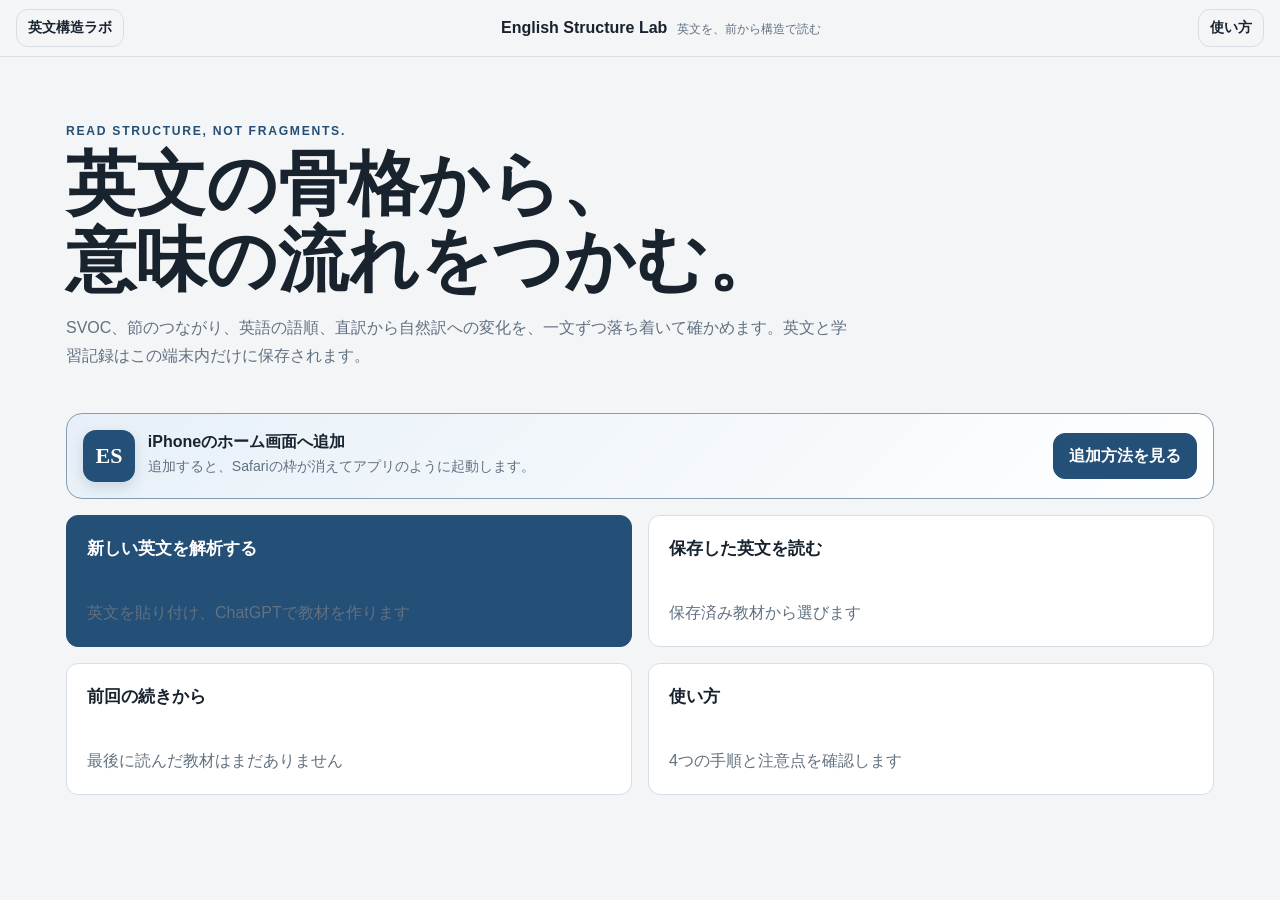
==== index.html @ f0ebe7ef "Accept ChatGPT smart-quote analysis output" ====
<!doctype html>
<html lang="ja">
  <head>
    <meta charset="utf-8" />
    <meta
      name="viewport"
      content="width=device-width,initial-scale=1,viewport-fit=cover,user-scalable=yes"
    />
    <meta name="color-scheme" content="light dark" />
    <meta name="theme-color" content="#244f77" />
    <meta name="mobile-web-app-capable" content="yes" />
    <meta name="apple-mobile-web-app-capable" content="yes" />
    <meta
      name="apple-mobile-web-app-status-bar-style"
      content="black-translucent"
    />
    <meta name="apple-mobile-web-app-title" content="英文構造ラボ" />
    <meta name="format-detection" content="telephone=no" />
    <link rel="manifest" href="./manifest.webmanifest" />
    <link rel="apple-touch-icon" sizes="180x180" href="./app-icon-180.png" />
    <link
      rel="icon"
      type="image/png"
      sizes="512x512"
      href="./app-icon-512.png"
    />
    <title>英文構造ラボ | English Structure Lab</title>
    <style>
      :root {
        --bg: #f3f5f7;
        --card: #fff;
        --ink: #18232e;
        --muted: #627180;
        --line: #d7dee5;
        --brand: #244f77;
        --soft: #e7f0f8;
        --focus: #ffbd3b;
        --s: #1569aa;
        --v: #b52f3d;
        --o: #197744;
        --c: #a65012;
        --m: #6d4b90;
        --fs: 24px;
        --lh: 1.85;
        --shadow: 0 9px 28px #172b3c12;
      }
      [data-theme="dark"] {
        --bg: #11171d;
        --card: #1a232c;
        --ink: #edf3f8;
        --muted: #aab6c1;
        --line: #354452;
        --brand: #9bc9ef;
        --soft: #253a4c;
        --s: #77c0ff;
        --v: #ff8c99;
        --o: #74d69c;
        --c: #ffb273;
        --m: #c7a8e8;
        --shadow: none;
      }
      * {
        box-sizing: border-box;
      }
      html {
        background: var(--bg);
        overscroll-behavior-y: none;
      }
      body {
        margin: 0;
        min-height: 100vh;
        min-height: 100dvh;
        background: var(--bg);
        color: var(--ink);
        font-family:
          -apple-system, BlinkMacSystemFont, "Hiragino Sans", "Yu Gothic",
          sans-serif;
        -webkit-tap-highlight-color: transparent;
        overscroll-behavior-y: none;
      }
      button,
      input,
      textarea,
      select {
        font: inherit;
        color: inherit;
      }
      button,
      .fileButton {
        min-height: 46px;
        border: 1px solid var(--line);
        border-radius: 12px;
        background: var(--card);
        padding: 0.66rem 0.95rem;
        font-weight: 700;
        cursor: pointer;
        touch-action: manipulation;
      }
      button:hover,
      .fileButton:hover {
        border-color: var(--brand);
      }
      button:focus-visible,
      input:focus-visible,
      textarea:focus-visible,
      select:focus-visible,
      [tabindex]:focus-visible {
        outline: 3px solid var(--focus);
        outline-offset: 3px;
      }
      .primary {
        background: var(--brand);
        border-color: var(--brand);
        color: white;
      }
      [data-theme="dark"] .primary {
        color: #111;
      }
      .ghost {
        background: transparent;
      }
      .danger {
        color: #a52330;
      }
      .small {
        min-height: 38px;
        padding: 0.4rem 0.68rem;
        font-size: 0.88rem;
      }
      .header {
        position: sticky;
        top: 0;
        z-index: 30;
        display: flex;
        justify-content: space-between;
        align-items: center;
        gap: 0.5rem;
        padding: max(0.55rem, env(safe-area-inset-top))
          max(1rem, env(safe-area-inset-right)) 0.55rem
          max(1rem, env(safe-area-inset-left));
        border-bottom: 1px solid var(--line);
        background: color-mix(in srgb, var(--bg) 92%, transparent);
        backdrop-filter: blur(12px);
        -webkit-backdrop-filter: blur(12px);
      }
      .brand {
        display: flex;
        gap: 0.6rem;
        align-items: baseline;
      }
      .brand span {
        font-size: 0.72rem;
        color: var(--muted);
      }
      .shell {
        width: min(1180px, 100%);
        margin: auto;
        padding: 1rem max(1rem, env(safe-area-inset-right))
          calc(6rem + env(safe-area-inset-bottom))
          max(1rem, env(safe-area-inset-left));
      }
      .view[hidden],
      .modal[hidden],
      .toast[hidden] {
        display: none !important;
      }
      .hero {
        padding: 3.2rem 0 1.7rem;
        max-width: 790px;
      }
      .eyebrow {
        font-size: 0.76rem;
        font-weight: 800;
        letter-spacing: 0.14em;
        color: var(--brand);
      }
      h1,
      h2 {
        font-family: Georgia, "Yu Mincho", serif;
      }
      .hero h1 {
        font-size: clamp(2.1rem, 7vw, 4.4rem);
        line-height: 1.08;
        margin: 0.5rem 0;
      }
      .hero p,
      .hint {
        color: var(--muted);
        line-height: 1.75;
      }
      .homeGrid {
        display: grid;
        grid-template-columns: 1fr 1fr;
        gap: 1rem;
      }
      .homeAction {
        min-height: 132px;
        text-align: left;
        padding: 1.25rem;
        display: flex;
        flex-direction: column;
        align-items: flex-start;
        justify-content: space-between;
      }
      .homeAction b {
        font-size: 1.08rem;
      }
      .homeAction span {
        color: var(--muted);
        font-weight: 400;
        line-height: 1.55;
      }
      .installCard {
        display: grid;
        grid-template-columns: auto 1fr auto;
        align-items: center;
        gap: 0.8rem;
        border: 1px solid color-mix(in srgb, var(--brand) 45%, var(--line));
        background: linear-gradient(135deg, var(--soft), var(--card));
        padding: 1rem;
        border-radius: 16px;
        margin-bottom: 1rem;
      }
      .installIcon {
        width: 52px;
        height: 52px;
        border-radius: 13px;
        display: grid;
        place-items: center;
        background: #244f77;
        color: white;
        font:
          700 22px Georgia,
          serif;
        box-shadow: 0 5px 14px #18324725;
      }
      .installCard p {
        margin: 0.18rem 0;
        color: var(--muted);
        font-size: 0.88rem;
        line-height: 1.45;
      }
      .sectionHead,
      .row {
        display: flex;
        align-items: center;
        gap: 0.65rem;
        flex-wrap: wrap;
      }
      .sectionHead {
        justify-content: space-between;
      }
      .card {
        background: var(--card);
        border: 1px solid var(--line);
        border-radius: 18px;
        box-shadow: var(--shadow);
        padding: clamp(1rem, 3vw, 1.5rem);
        margin-bottom: 1rem;
      }
      .field {
        display: grid;
        gap: 0.45rem;
        margin-bottom: 1rem;
      }
      .field label {
        font-weight: 800;
      }
      textarea,
      input[type="text"] {
        width: 100%;
        border: 1px solid var(--line);
        border-radius: 12px;
        background: var(--bg);
        padding: 0.85rem;
      }
      textarea {
        min-height: 245px;
        resize: vertical;
        line-height: 1.65;
      }
      .meta {
        font-size: 0.88rem;
        color: var(--muted);
      }
      .spread {
        justify-content: space-between;
      }
      .notice {
        border-left: 4px solid var(--brand);
        background: var(--soft);
        border-radius: 8px;
        padding: 0.85rem 1rem;
        line-height: 1.65;
        margin: 0.8rem 0;
      }
      .notice.error {
        border-color: #b52b37;
        background: color-mix(in srgb, #b52b37 12%, var(--card));
      }
      .steps {
        display: flex;
        gap: 0.35rem;
        overflow: auto;
        margin: 0.7rem 0 1rem;
      }
      .step {
        white-space: nowrap;
        color: var(--muted);
        font-size: 0.82rem;
      }
      .step.active {
        color: var(--brand);
        background: var(--soft);
        border-color: var(--brand);
      }
      .library {
        display: grid;
        gap: 0.75rem;
      }
      .libraryItem {
        display: grid;
        grid-template-columns: 1fr auto;
        gap: 0.7rem;
        align-items: center;
        border: 1px solid var(--line);
        border-radius: 14px;
        padding: 1rem;
      }
      .libraryItem h3 {
        margin: 0 0 0.3rem;
      }
      .studyTop {
        position: sticky;
        top: 64px;
        z-index: 20;
        background: var(--bg);
        padding: 0.5rem 0;
      }
      .progress {
        height: 6px;
        background: var(--line);
        border-radius: 8px;
        overflow: hidden;
      }
      .progress i {
        display: block;
        height: 100%;
        background: var(--brand);
      }
      .studyGrid {
        display: grid;
        grid-template-columns: minmax(0, 1.15fr) minmax(320px, 0.85fr);
        gap: 1rem;
        align-items: start;
      }
      .sentencePanel {
        position: sticky;
        top: 145px;
      }
      .sentence {
        font-family: Georgia, "Times New Roman", serif;
        font-size: var(--fs);
        line-height: var(--lh);
        overflow-wrap: anywhere;
      }
      .pattern {
        font-weight: 800;
        color: var(--brand);
      }
      .structure {
        display: flex;
        flex-wrap: wrap;
        gap: 0.28rem 0.38rem;
        align-items: end;
        font-family: Georgia, serif;
        font-size: calc(var(--fs) * 0.92);
        line-height: 2;
      }
      .svoc {
        display: inline-flex;
        flex-direction: column;
        border-bottom: 3px solid currentColor;
        border-radius: 7px;
        padding: 0.1rem 0.22rem;
        cursor: pointer;
      }
      .svoc small {
        font-family: -apple-system, sans-serif;
        font-size: 0.58em;
        line-height: 1.1;
        font-weight: 900;
      }
      .role-S {
        color: var(--s);
        background: color-mix(in srgb, var(--s) 10%, transparent);
      }
      .role-V {
        color: var(--v);
        background: color-mix(in srgb, var(--v) 10%, transparent);
      }
      .role-O {
        color: var(--o);
        background: color-mix(in srgb, var(--o) 10%, transparent);
      }
      .role-C {
        color: var(--c);
        background: color-mix(in srgb, var(--c) 10%, transparent);
      }
      .role-M {
        color: var(--m);
        background: color-mix(in srgb, var(--m) 10%, transparent);
      }
      .range {
        border: 1px solid var(--line);
        border-radius: 9px;
        padding: 0.1rem 0.25rem;
        cursor: pointer;
      }
      .phrase {
        border-bottom: 3px solid var(--m);
      }
      .clause {
        border-left: 4px solid var(--brand);
        padding-left: 0.4rem;
      }
      .highlight {
        outline: 3px solid var(--focus);
        outline-offset: 2px;
      }
      .layers {
        display: flex;
        gap: 0.3rem;
        flex-wrap: wrap;
        margin: 0.8rem 0;
      }
      .blocks {
        display: grid;
        gap: 0.7rem;
      }
      .block {
        background: var(--card);
        border: 1px solid var(--line);
        border-radius: 16px;
        overflow: hidden;
      }
      .block > button {
        width: 100%;
        border: 0;
        border-radius: 0;
        background: transparent;
        text-align: left;
        display: flex;
        justify-content: space-between;
        padding: 1rem;
      }
      .block > button[aria-expanded="true"] {
        background: var(--soft);
        color: var(--brand);
      }
      .body {
        padding: 1rem;
        border-top: 1px solid var(--line);
      }
      .body[hidden] {
        display: none;
      }
      .chunk {
        display: grid;
        grid-template-columns: 1fr 1fr;
        gap: 0.5rem;
        margin: 0.55rem 0;
      }
      .chunk button {
        line-height: 1.5;
        text-align: left;
        font-weight: 500;
      }
      .chunk button:first-child {
        font-family: Georgia, serif;
      }
      .chunk.active button {
        outline: 3px solid var(--focus);
      }
      .list {
        display: grid;
        gap: 0.6rem;
      }
      .item {
        border: 1px solid var(--line);
        border-radius: 12px;
        padding: 0.78rem;
        line-height: 1.65;
      }
      .item h4 {
        margin: 0 0 0.3rem;
      }
      .tag {
        display: inline-block;
        border-radius: 999px;
        background: var(--soft);
        color: var(--brand);
        font-size: 0.76rem;
        font-weight: 800;
        padding: 0.2rem 0.5rem;
        margin: 0.1rem;
      }
      .treeWrap {
        overflow: auto;
      }
      .tree {
        min-width: max-content;
      }
      .tree,
      .tree ul {
        list-style: none;
      }
      .tree ul {
        margin: 0.35rem 0 0.35rem 1rem;
        padding-left: 1rem;
        border-left: 2px solid var(--line);
      }
      .tree button {
        min-height: 38px;
        padding: 0.35rem 0.55rem;
        max-width: 430px;
        text-align: left;
      }
      .settings {
        display: grid;
        grid-template-columns: 1fr 1fr;
        gap: 0.8rem;
      }
      .settings label {
        display: grid;
        gap: 0.3rem;
        font-size: 0.88rem;
        font-weight: 700;
      }
      .bottom {
        display: none;
        position: fixed;
        z-index: 40;
        left: 0;
        right: 0;
        bottom: 0;
        grid-template-columns: repeat(4, 1fr);
        gap: 0.3rem;
        padding: 0.4rem max(0.5rem, env(safe-area-inset-right))
          calc(0.4rem + env(safe-area-inset-bottom))
          max(0.5rem, env(safe-area-inset-left));
        border-top: 1px solid var(--line);
        background: color-mix(in srgb, var(--card) 94%, transparent);
        backdrop-filter: blur(12px);
        -webkit-backdrop-filter: blur(12px);
      }
      .bottom button {
        min-height: 48px;
        font-size: 0.74rem;
        padding: 0.3rem;
      }
      .toast {
        position: fixed;
        z-index: 100;
        left: 50%;
        bottom: calc(5.7rem + env(safe-area-inset-bottom));
        transform: translateX(-50%);
        background: #142331;
        color: #fff;
        border-radius: 999px;
        padding: 0.75rem 1rem;
        max-width: 90%;
        text-align: center;
      }
      .modal {
        position: fixed;
        inset: 0;
        z-index: 80;
        background: #0008;
        display: grid;
        place-items: center;
        padding: 1rem;
      }
      .modal .card {
        width: min(620px, 100%);
        max-height: 85vh;
        overflow: auto;
      }
      .empty {
        text-align: center;
        padding: 2rem;
        color: var(--muted);
      }
      .sr {
        position: absolute;
        width: 1px;
        height: 1px;
        overflow: hidden;
        clip: rect(0, 0, 0, 0);
      }
      @media (max-width: 760px) {
        .brand span {
          display: none;
        }
        .homeGrid,
        .studyGrid {
          grid-template-columns: 1fr;
        }
        .sentencePanel {
          position: static;
        }
        .libraryItem {
          grid-template-columns: 1fr;
        }
        .chunk {
          grid-template-columns: 1fr;
        }
        .bottom {
          display: grid;
        }
        .hero {
          padding: 2rem 0 1rem;
        }
        .card {
          border-radius: 14px;
        }
        .studyTop {
          top: 60px;
        }
        .installCard {
          grid-template-columns: auto 1fr;
        }
        .installCard button {
          grid-column: 1/-1;
          width: 100%;
        }
      }
      @media (display-mode: standalone) {
        .installCard {
          display: none;
        }
        .header {
          padding-top: max(0.55rem, env(safe-area-inset-top));
        }
        .shell {
          padding-top: 0.7rem;
        }
      }
      @media (min-width: 761px) and (max-width: 1050px) and (orientation: portrait) {
        .studyGrid {
          grid-template-columns: 1fr;
        }
        .sentencePanel {
          position: static;
        }
      }
      @media (prefers-reduced-motion: reduce) {
        * {
          scroll-behavior: auto !important;
          transition: none !important;
        }
      }
    </style>
  </head>
  <body>
    <header class="header">
      <button class="ghost small" data-go="home">英文構造ラボ</button>
      <div class="brand">
        <strong>English Structure Lab</strong
        ><span>英文を、前から構造で読む</span>
      </div>
      <button class="ghost small" data-go="help">使い方</button>
    </header>
    <main class="shell" id="main">
      <section class="view" id="view-home">
        <div class="hero">
          <div class="eyebrow">READ STRUCTURE, NOT FRAGMENTS.</div>
          <h1>英文の骨格から、<br />意味の流れをつかむ。</h1>
          <p>
            SVOC、節のつながり、英語の語順、直訳から自然訳への変化を、一文ずつ落ち着いて確かめます。英文と学習記録はこの端末内だけに保存されます。
          </p>
        </div>
        <div class="installCard" id="installCard">
          <div class="installIcon" aria-hidden="true">ES</div>
          <div>
            <strong>iPhoneのホーム画面へ追加</strong>
            <p>追加すると、Safariの枠が消えてアプリのように起動します。</p>
          </div>
          <button class="primary" id="showInstall">追加方法を見る</button>
        </div>
        <div class="homeGrid">
          <button class="homeAction primary" data-go="input">
            <b>新しい英文を解析する</b
            ><span>英文を貼り付け、ChatGPTで教材を作ります</span></button
          ><button class="homeAction" data-go="library">
            <b>保存した英文を読む</b
            ><span>保存済み教材から選びます</span></button
          ><button class="homeAction" id="continue">
            <b>前回の続きから</b
            ><span id="continueMeta">最後に読んだ位置を開きます</span></button
          ><button class="homeAction" data-go="help">
            <b>使い方</b><span>4つの手順と注意点を確認します</span>
          </button>
        </div>
      </section>
      <section class="view" id="view-input" hidden>
        <div class="sectionHead">
          <h1>英文を入れる</h1>
          <button data-go="home">戻る</button>
        </div>
        <div class="steps">
          <button class="step active" disabled>1 英文を入れる</button
          ><button class="step" disabled>2 ChatGPTで解析</button
          ><button class="step" disabled>3 結果を戻す</button
          ><button class="step" disabled>4 学習開始</button>
        </div>
        <div class="card">
          <div class="field">
            <label for="source">解析したい英文</label
            ><textarea
              id="source"
              spellcheck="false"
              placeholder="ここに英文を貼り付けてください"
            ></textarea>
            <div class="row spread">
              <span class="meta" id="count">0文字・0文の目安</span
              ><button class="small danger" id="clear">入力を消す</button>
            </div>
          </div>
          <div class="row">
            <button class="primary" id="copy">
              ChatGPTで解析する文章をコピー</button
            ><button id="sample">サンプルで試す</button>
          </div>
          <p class="hint">
            長文はアプリが安全な単位へ自動的に分けます。コピー後、ChatGPTの新しいチャットへ貼り付け、返ってきた内容を次の画面へそのまま戻してください。
          </p>
        </div>
      </section>
      <section class="view" id="view-import" hidden>
        <div class="sectionHead">
          <h1>解析結果を戻す</h1>
          <button data-go="input">英文へ戻る</button>
        </div>
        <div class="steps">
          <button class="step" disabled>1 英文</button
          ><button class="step" disabled>2 ChatGPT</button
          ><button class="step active" disabled>3 結果を戻す</button
          ><button class="step" disabled>4 学習開始</button>
        </div>
        <div class="card">
          <div class="field">
            <label for="title">教材タイトル</label
            ><input id="title" type="text" maxlength="120" />
          </div>
          <div class="notice" id="batchProgress" hidden></div>
          <div class="field">
            <label for="result">ChatGPTから返ってきた内容</label
            ><textarea
              id="result"
              placeholder="ここへ貼り付けてください。前後の説明や ``` があっても探します。"
            ></textarea>
          </div>
          <div class="notice" id="importNotice" hidden role="status"></div>
          <div class="row">
            <button class="primary" id="check">内容を確認する</button
            ><button id="paste">クリップボードから貼り付け</button
            ><button class="primary" id="nextBatchCopy" hidden>
              次の部分をコピー
            </button>
          </div>
        </div>
      </section>
      <section class="view" id="view-library" hidden>
        <div class="sectionHead">
          <h1>保存した英文</h1>
          <button data-go="home">戻る</button>
        </div>
        <div class="card">
          <div class="row">
            <label class="fileButton" for="file">教材を読み込む</label
            ><input
              class="sr"
              id="file"
              type="file"
              accept="application/json,.json"
            /><button id="exportAll">すべて書き出す</button
            ><button class="danger" id="deleteAll">すべて削除</button>
          </div>
          <p class="hint">
            書き出したファイルは、バックアップや別端末への移動に使えます。
          </p>
        </div>
        <div class="library" id="library"></div>
      </section>
      <section class="view" id="view-study" hidden>
        <div class="studyTop">
          <div class="row spread">
            <div>
              <strong id="studyTitle"></strong
              ><span class="meta" id="position"></span>
            </div>
            <div class="row">
              <button class="small" id="prev">前の文</button
              ><button class="small primary" id="next">次の文</button>
            </div>
          </div>
          <div class="progress"><i id="bar"></i></div>
        </div>
        <div class="studyGrid">
          <article class="card sentencePanel">
            <div class="row spread">
              <span class="pattern" id="pattern"></span
              ><button class="small" id="settings">表示設定</button>
            </div>
            <div class="sentence" id="sentence" lang="en"></div>
            <div class="layers">
              <button class="small" data-layer="svoc">SVOC</button
              ><button class="small" data-layer="phrases">語句</button
              ><button class="small" data-layer="clauses">節</button
              ><button class="small" data-layer="plain">原文</button>
            </div>
            <div id="structure"></div>
            <div class="notice" id="selection" hidden></div>
          </article>
          <div class="blocks" id="blocks"></div>
        </div>
      </section>
      <section class="view" id="view-help" hidden>
        <div class="sectionHead">
          <h1>使い方</h1>
          <button data-go="home">戻る</button>
        </div>
        <div class="card list">
          <div class="item">
            <b>1　英文を入れる</b>
            <p>ニュース、小説、教科書などの英文を貼り付けます。</p>
          </div>
          <div class="item">
            <b>2　ChatGPTで解析する</b>
            <p>
              専用の指示と英文をコピーしてChatGPTへ貼り付けます。このアプリから外部送信はしません。
            </p>
          </div>
          <div class="item">
            <b>3　解析結果を戻す</b>
            <p>
              ChatGPTの返答を貼り付けて「内容を確認する」を押します。長文では「次の部分をコピー」を順番に押すだけで、最後に一つの教材へまとまります。途中経過は自動保存されます。
            </p>
          </div>
          <div class="item">
            <b>4　学習を始める</b>
            <p>構造→語順理解→チャンク訳→直訳→自然訳→文法の順に開きます。</p>
          </div>
        </div>
        <div class="card">
          <h2>色と役割</h2>
          <p>
            <span class="tag role-S">S 主語</span
            ><span class="tag role-V">V 動詞</span
            ><span class="tag role-O">O 目的語</span
            ><span class="tag role-C">C 補語</span
            ><span class="tag role-M">M 修飾語</span>
          </p>
          <p class="hint">
            色だけでなく文字ラベルでも区別します。解析は唯一の正解ではなく、読み方を検討するための学習材料です。
          </p>
        </div>
      </section>
    </main>
    <nav class="bottom" aria-label="主要メニュー">
      <button data-go="home">ホーム</button
      ><button data-go="input">新規解析</button
      ><button data-go="library">保存教材</button
      ><button data-go="study" id="bottomStudy">学習</button>
    </nav>
    <div class="toast" id="toast" hidden role="status"></div>
    <div
      class="modal"
      id="modal"
      hidden
      role="dialog"
      aria-modal="true"
      aria-labelledby="settingsTitle"
    >
      <div class="card">
        <div class="row spread">
          <h2 id="settingsTitle">表示設定</h2>
          <button id="close">閉じる</button>
        </div>
        <div class="settings">
          <label
            >表示モード<select id="mode">
              <option value="simple">シンプル</option>
              <option value="standard">標準</option>
              <option value="detail">詳細</option>
            </select></label
          ><label
            >文字サイズ<input id="font" type="range" min="18" max="36" /></label
          ><label
            >行間<input
              id="line"
              type="range"
              min="1.4"
              max="2.2"
              step=".05" /></label
          ><label
            >配色<select id="theme">
              <option value="auto">端末に合わせる</option>
              <option value="light">ライト</option>
              <option value="dark">ダーク</option>
            </select></label
          >
        </div>
      </div>
    </div>
    <div
      class="modal"
      id="installModal"
      hidden
      role="dialog"
      aria-modal="true"
      aria-labelledby="installTitle"
    >
      <div class="card">
        <div class="row spread">
          <h2 id="installTitle">iPhoneへ追加する</h2>
          <button id="closeInstall">閉じる</button>
        </div>
        <div class="list">
          <div class="item">
            <b>1　Safariで公開ページを開く</b>
            <p>
              ファイルのプレビューではなく、GitHub
              PagesなどのHTTPSページをSafariで開きます。
            </p>
          </div>
          <div class="item">
            <b>2　画面下の共有ボタンを押す</b>
            <p>四角から上向き矢印が出ているボタンです。</p>
          </div>
          <div class="item">
            <b>3　「ホーム画面に追加」を選ぶ</b>
            <p>見つからない場合は、共有メニューを下へスクロールします。</p>
          </div>
          <div class="item">
            <b>4　右上の「追加」を押す</b>
            <p>
              ホーム画面の「英文構造ラボ」から、独立したアプリのように起動できます。
            </p>
          </div>
        </div>
        <div class="notice">
          最初に一度オンラインで開けば、基本画面と保存済み教材はオフラインでも利用できます。
        </div>
      </div>
    </div>
    <script>
      (() => {
        "use strict";
        const $ = (s) => document.querySelector(s),
          $$ = (s) => [...document.querySelectorAll(s)];
        const K = {
            m: "esl.materials.v1",
            p: "esl.prefs.v1",
            l: "esl.last.v1",
            d: "esl.draft.v1",
            b: "esl.batch.v1",
          },
          MAX = 2e6;
        const st = {
          materials: [],
          id: null,
          index: 0,
          layer: "svoc",
          batch: null,
          prefs: { mode: "standard", font: 24, line: 1.85, theme: "auto" },
        };
        const str = (v) => (v == null ? "" : String(v)),
          norm = (v) => str(v).normalize("NFKC").replace(/\s+/g, " ").trim(),
          uid = () =>
            `m_${Date.now().toString(36)}_${Math.random().toString(36).slice(2, 8)}`;
        function load(k, f) {
          try {
            return JSON.parse(localStorage.getItem(k)) ?? f;
          } catch {
            return f;
          }
        }
        function save(k, v) {
          try {
            localStorage.setItem(k, JSON.stringify(v));
            return true;
          } catch {
            msg(
              "保存領域がいっぱいです。不要な教材を書き出して削除してください。",
            );
            return false;
          }
        }
        function msg(t) {
          let e = $("#toast");
          e.textContent = t;
          e.hidden = false;
          clearTimeout(msg.t);
          msg.t = setTimeout(() => (e.hidden = true), 2500);
        }
        function current() {
          return st.materials.find((x) => x.id === st.id);
        }
        function go(n) {
          if (n === "study" && !current()) {
            msg("先に教材を選んでください");
            n = "library";
          }
          $$(".view").forEach((v) => (v.hidden = v.id !== `view-${n}`));
          if (n === "library") renderLibrary();
          if (n === "study") renderStudy();
          if (n === "import") updateBatchUI();
          scrollTo({ top: 0, behavior: "smooth" });
        }
        function prefs() {
          document.documentElement.style.setProperty(
            "--fs",
            st.prefs.font + "px",
          );
          document.documentElement.style.setProperty("--lh", st.prefs.line);
          let dark =
            st.prefs.theme === "dark" ||
            (st.prefs.theme === "auto" &&
              matchMedia("(prefers-color-scheme:dark)").matches);
          document.documentElement.dataset.theme = dark ? "dark" : "light";
          $("#mode").value = st.prefs.mode;
          $("#font").value = st.prefs.font;
          $("#line").value = st.prefs.line;
          $("#theme").value = st.prefs.theme;
        }
        function cont() {
          let m = current();
          $("#continue").disabled = !m;
          $("#bottomStudy").disabled = !m;
          $("#continueMeta").textContent = m
            ? `${m.title}・${st.index + 1}文目`
            : "最後に読んだ教材はまだありません";
        }
        function range(text, item) {
          let a = Number.isInteger(item?.start) ? item.start : -1,
            b = Number.isInteger(item?.end) ? item.end : -1;
          if (a < 0 || b <= a || text.slice(a, b) !== item.text) {
            a = text.indexOf(str(item?.text));
            b = a < 0 ? 0 : a + str(item.text).length;
          }
          return {
            start: Math.max(0, a),
            end: Math.min(text.length, Math.max(a, b)),
          };
        }
        function repairJsonQuotes(text) {
          let result = "",
            inString = false,
            escaped = false;
          for (let i = 0; i < text.length; i++) {
            const char = text[i];
            if (!inString && /[“”＂]/.test(char)) {
              result += '"';
              inString = true;
              continue;
            }
            if (inString) {
              if (escaped) {
                result += char;
                escaped = false;
                continue;
              }
              if (char === "\\") {
                result += char;
                escaped = true;
                continue;
              }
              if (char === '"') {
                result += char;
                inString = false;
                continue;
              }
              if (/[”＂]/.test(char)) {
                const next = text.slice(i + 1).match(/\S/)?.[0];
                if (!next || /[:,}\]]/.test(next)) {
                  result += '"';
                  inString = false;
                  continue;
                }
              }
            }
            result += char;
          }
          return result;
        }
        function jsonCandidates(text) {
          const candidates = [text];
          // ChatGPTの返答がスマート引用符だけで囲まれている場合は、まず
          // すべてをJSON標準の半角引用符へ戻す。引用符の左右が途中で
          // 入れ替わっていても、この経路なら読み取れる。
          const normalized = text
            .replace(/^\uFEFF/, "")
            .replace(/[“”„‟＂]/g, '"')
            .replace(/\u00a0/g, " ");
          if (normalized !== text) candidates.push(normalized);
          const repaired = repairJsonQuotes(text);
          if (!candidates.includes(repaired)) candidates.push(repaired);
          return candidates;
        }
        function parseJsonCandidate(text) {
          for (const candidate of jsonCandidates(text)) {
            try {
              return JSON.parse(candidate);
            } catch {}
          }
          return null;
        }
        function extract(raw) {
          if (raw.length > MAX)
            throw Error("結果が大きすぎます。英文を分けて解析してください。");
          let c = raw
            .replace(/^\s*```(?:json)?\s*/i, "")
            .replace(/\s*```\s*$/, "")
            .trim();
          const direct = parseJsonCandidate(c);
          if (direct) return direct;
          for (const candidate of jsonCandidates(c)) {
            let s = -1,
              d = 0,
              q = false,
              e = false;
            for (let i = 0; i < candidate.length; i++) {
              let x = candidate[i];
              if (q) {
                if (e) e = false;
                else if (x === "\\") e = true;
                else if (x === '"') q = false;
                continue;
              }
              if (x === '"') {
                q = true;
                continue;
              }
              if (x === "{") {
                if (!d) s = i;
                d++;
              } else if (x === "}" && d && !--d) {
                const parsed = parseJsonCandidate(candidate.slice(s, i + 1));
                if (parsed) return parsed;
                s = -1;
              }
            }
          }
          throw Error(
            "解析結果の形を読み取れません。返答が途中で切れていないか確認してください。",
          );
        }
        function wordSet(v) {
          return new Set(
            norm(v)
              .toLowerCase()
              .match(/[a-z]+(?:'[a-z]+)?/g) || [],
          );
        }
        function similarity(a, b) {
          let A = wordSet(a),
            B = wordSet(b),
            h = 0;
          A.forEach((x) => B.has(x) && h++);
          return h / Math.max(1, A.size, B.size);
        }
        function validate(d, source = "") {
          let errors = [],
            warnings = [];
          if (!d || typeof d !== "object") errors.push("内容が空です。");
          if (typeof d?.originalText !== "string" || !d.originalText.trim())
            errors.push("元の英文がありません。");
          if (!Array.isArray(d?.sentences) || !d.sentences.length)
            errors.push("学習する文がありません。");
          (d?.sentences || []).forEach((s, i) => {
            if (typeof s?.text !== "string" || !s.text.trim())
              errors.push(`${i + 1}文目の英文がありません。`);
            if (!Array.isArray(s.elements))
              warnings.push(`${i + 1}文目のSVOC情報がありません。`);
          });
          if (
            source &&
            d?.originalText &&
            similarity(source, d.originalText) < 0.72
          )
            warnings.push("入力した英文と結果の英文に大きな違いがあります。");
          return { ok: !errors.length, errors, warnings };
        }
        function clean(d) {
          let x = JSON.parse(JSON.stringify(d));
          x.schemaVersion = str(x.schemaVersion || "1.0");
          x.title = str(x.title || "名称未設定").slice(0, 120);
          x.originalText = str(x.originalText).slice(0, 250000);
          x.sentences = (x.sentences || [])
            .slice(0, 500)
            .map((s, i) => ({
              ...s,
              id: str(s.id || `s${i + 1}`),
              text: str(s.text),
              elements: Array.isArray(s.elements) ? s.elements : [],
              phrases: Array.isArray(s.phrases) ? s.phrases : [],
              clauses: Array.isArray(s.clauses) ? s.clauses : [],
              chunks: Array.isArray(s.chunks) ? s.chunks : [],
              grammarPoints: Array.isArray(s.grammarPoints)
                ? s.grammarPoints
                : [],
              references: Array.isArray(s.references) ? s.references : [],
              omissions: Array.isArray(s.omissions) ? s.omissions : [],
              translationChanges: Array.isArray(s.translationChanges)
                ? s.translationChanges
                : [],
              alternativeTranslations: Array.isArray(s.alternativeTranslations)
                ? s.alternativeTranslations
                : [],
            }));
          return x;
        }
        function put(data, title) {
          let d = clean(data),
            fp = norm(d.originalText).toLowerCase();
          d.title = title || d.title;
          let old = st.materials.find((x) => x.fp === fp);
          if (old) {
            old.data = d;
            old.title = d.title;
            old.updated = new Date().toISOString();
            st.id = old.id;
            msg("同じ英文の教材を更新しました");
          } else {
            let m = {
              id: uid(),
              title: d.title,
              fp,
              data: d,
              updated: new Date().toISOString(),
            };
            st.materials.unshift(m);
            st.id = m.id;
          }
          st.index = 0;
          if (!save(K.m, st.materials)) return false;
          save(K.l, { id: st.id, index: 0 });
          cont();
          return true;
        }
        function txt(p, t, c = "") {
          let s = document.createElement("span");
          s.textContent = t;
          s.className = c;
          p.append(s);
          return s;
        }
        function select(id, item) {
          $$("[data-ref]").forEach((x) =>
            x.classList.toggle("highlight", !!id && x.dataset.ref === id),
          );
          let n = $("#selection"),
            parts = [
              item?.label || item?.name || item?.function || item?.role,
              item?.text,
              item?.introducedBy ? `導く語: ${item.introducedBy}` : "",
              item?.dependsOn ? `依存先: ${item.dependsOn}` : "",
            ].filter(Boolean);
          n.textContent = parts.join("｜");
          n.hidden = !parts.length;
        }
        function ranges(host, text, items, type) {
          host.replaceChildren();
          let rs = (items || [])
            .map((x) => ({ ...x, ...range(text, x) }))
            .filter((x) => x.end > x.start)
            .sort((a, b) => a.start - b.start || b.end - a.end);
          if (type === "clauses" && rs.length > 1)
            rs = rs.filter((x) => !(x.start === 0 && x.end === text.length));
          let pos = 0;
          for (let x of rs) {
            if (x.start < pos) continue;
            if (x.start > pos) txt(host, text.slice(pos, x.start));
            let el = txt(
              host,
              text.slice(x.start, x.end),
              type === "svoc"
                ? `svoc role-${x.role || "M"}`
                : `range ${type === "phrases" ? "phrase" : "clause"}`,
            );
            el.dataset.ref = x.id || "";
            el.tabIndex = 0;
            el.setAttribute("role", "button");
            if (type === "svoc") {
              let sm = document.createElement("small");
              sm.textContent = `${x.role || "M"} ${x.function || ""}`;
              el.prepend(sm);
            }
            el.onclick = () => select(x.id, x);
            el.onkeydown = (e) => {
              if (e.key === "Enter" || e.key === " ") {
                e.preventDefault();
                el.click();
              }
            };
            pos = x.end;
          }
          if (pos < text.length) txt(host, text.slice(pos));
        }
        function layer(s) {
          let h = $("#structure");
          h.className = st.layer === "svoc" ? "structure" : "sentence";
          if (st.layer === "plain") {
            h.textContent = s.text;
          } else
            ranges(
              h,
              s.text,
              st.layer === "svoc" ? s.elements : s[st.layer] || [],
              st.layer,
            );
          $$("[data-layer]").forEach((b) =>
            b.classList.toggle("primary", b.dataset.layer === st.layer),
          );
        }
        function kv(p, k, v) {
          if (!v) return;
          let q = document.createElement("p"),
            b = document.createElement("strong");
          b.textContent = k + "：";
          q.append(b, document.createTextNode(str(v)));
          p.append(q);
        }
        function block(title, key, build, open = false) {
          let w = document.createElement("section");
          w.className = "block";
          w.dataset.key = key;
          let b = document.createElement("button"),
            body = document.createElement("div"),
            mark = document.createElement("span");
          b.type = "button";
          b.setAttribute("aria-expanded", String(open));
          b.textContent = title;
          mark.textContent = open ? "−" : "＋";
          b.append(mark);
          body.className = "body";
          body.hidden = !open;
          b.onclick = () => {
            let n = b.getAttribute("aria-expanded") !== "true";
            b.setAttribute("aria-expanded", String(n));
            mark.textContent = n ? "−" : "＋";
            body.hidden = !n;
          };
          build(body);
          w.append(b, body);
          return w;
        }
        function tree(n, p) {
          if (!n) return;
          let li = document.createElement("li"),
            b = document.createElement("button");
          b.textContent = [n.label, n.text].filter(Boolean).join(" — ");
          b.dataset.ref = n.refId || n.id || "";
          b.onclick = () => select(n.refId || n.id, n);
          li.append(b);
          if (n.children?.length) {
            let ul = document.createElement("ul");
            n.children.forEach((x) => tree(x, ul));
            li.append(ul);
          }
          p.append(li);
        }
        function renderStudy() {
          let m = current(),
            ss = m?.data.sentences;
          if (!ss?.length) return;
          st.index = Math.max(0, Math.min(st.index, ss.length - 1));
          let s = ss[st.index];
          $("#studyTitle").textContent = m.title;
          $("#position").textContent = `　${st.index + 1} / ${ss.length}文`;
          $("#bar").style.width = `${((st.index + 1) / ss.length) * 100}%`;
          $("#pattern").textContent = s.pattern
            ? `文型 ${s.pattern}`
            : "文の構造";
          $("#sentence").textContent = s.text;
          $("#prev").disabled = !st.index;
          $("#next").disabled = st.index === ss.length - 1;
          layer(s);
          let all = [],
            mode = st.prefs.mode;
          all.push(
            block(
              "1　英文構造",
              "structure",
              (b) => {
                kv(b, "文型", s.pattern);
                let l = document.createElement("div");
                l.className = "list";
                s.clauses.forEach((c) => {
                  let x = document.createElement("button");
                  x.className = "item";
                  x.dataset.ref = c.id || "";
                  x.textContent = `${c.label || c.type}｜${c.text}${c.function ? "｜" + c.function : ""}`;
                  x.onclick = () => select(c.id, c);
                  l.append(x);
                });
                b.append(l);
              },
              true,
            ),
          );
          all.push(
            block("2　英語の語順に沿った理解", "order", (b) =>
              s.chunks.forEach((ch) => {
                let p = document.createElement("div");
                p.className = "chunk";
                let en = document.createElement("button"),
                  ja = document.createElement("button");
                en.lang = "en";
                en.textContent = ch.english;
                ja.textContent = ch.japaneseInEnglishOrder;
                [en, ja].forEach(
                  (x) =>
                    (x.onclick = () => {
                      $$(".chunk").forEach((y) => y.classList.remove("active"));
                      p.classList.add("active");
                    }),
                );
                p.append(en, ja);
                b.append(p);
              }),
            ),
          );
          all.push(
            block("3　意味のかたまりごとの訳", "chunks", (b) => {
              let l = document.createElement("div");
              l.className = "list";
              s.chunks.forEach((ch) => {
                let d = document.createElement("div");
                d.className = "item";
                kv(d, "英語", ch.english);
                kv(d, "働き", ch.function);
                kv(d, "意味", ch.meaning || ch.japaneseInEnglishOrder);
                kv(d, "かかる先", ch.modifiesText || ch.modifiesId);
                kv(d, "補足", ch.note);
                l.append(d);
              });
              b.append(l);
            }),
          );
          all.push(
            block("4　直訳", "literal", (b) => {
              kv(b, "直訳", s.literalTranslation);
              let p = document.createElement("p");
              p.className = "hint";
              p.textContent = "英文構造との対応を優先した訳です。";
              b.append(p);
            }),
          );
          all.push(
            block("5　自然な日本語訳", "natural", (b) => {
              kv(b, "自然訳", s.naturalTranslation);
              if (s.alternativeTranslations.length)
                kv(b, "別訳", s.alternativeTranslations.join("／"));
              let l = document.createElement("div");
              l.className = "list";
              s.translationChanges.forEach((x) => {
                let d = document.createElement("div");
                d.className = "item";
                kv(d, "原文", x.source);
                kv(d, "直訳", x.literal);
                kv(d, "自然な訳", x.natural);
                kv(d, "変えた理由", x.reason);
                l.append(d);
              });
              b.append(l);
            }),
          );
          all.push(
            block("6　文法事項", "grammar", (b) => {
              let l = document.createElement("div");
              l.className = "list";
              s.grammarPoints.forEach((g) => {
                let d = document.createElement("div");
                d.className = "item";
                let h = document.createElement("h4");
                h.textContent = g.name || "文法ポイント";
                d.append(h);
                kv(d, "該当箇所", g.text);
                kv(d, "この文での働き", g.function);
                kv(d, "なぜこの形か", g.reason);
                kv(d, "読み方", g.readingTip);
                kv(d, "訳し方", g.translationTip);
                kv(d, "注意", g.commonMistake);
                kv(d, "短い例", g.example);
                l.append(d);
              });
              b.append(l);
            }),
          );
          all.push(
            block("指示語・省略・修飾関係", "refs", (b) => {
              let l = document.createElement("div");
              l.className = "list";
              s.references.forEach((r) => {
                let d = document.createElement("div");
                d.className = "item";
                kv(d, "元の語", r.sourceText);
                kv(d, "指すもの・かかる先", r.targetText);
                kv(d, "説明", r.explanation);
                l.append(d);
              });
              s.omissions.forEach((o) => {
                let d = document.createElement("div");
                d.className = "item";
                kv(d, "省略箇所", o.positionText);
                kv(d, "補うと", o.restoredText);
                kv(d, "説明", o.explanation);
                l.append(d);
              });
              if (!l.children.length)
                l.textContent = "特に示す情報はありません。";
              b.append(l);
            }),
          );
          all.push(
            block("構文ツリー", "tree", (b) => {
              let w = document.createElement("div"),
                u = document.createElement("ul");
              w.className = "treeWrap";
              u.className = "tree";
              tree(s.tree, u);
              w.append(u);
              b.append(w);
            }),
          );
          let visible =
              mode === "simple"
                ? ["structure", "literal", "natural"]
                : mode === "standard"
                  ? [
                      "structure",
                      "order",
                      "chunks",
                      "literal",
                      "natural",
                      "grammar",
                    ]
                  : null,
            h = $("#blocks");
          h.replaceChildren();
          all.forEach(
            (x) => (!visible || visible.includes(x.dataset.key)) && h.append(x),
          );
          save(K.l, { id: m.id, index: st.index });
          cont();
        }
        function fileSafe(s) {
          return (
            str(s)
              .replace(/[\\/:*?"<>|]/g, "_")
              .slice(0, 60) || "english_material"
          );
        }
        function download(d, n) {
          let b = new Blob([JSON.stringify(d, null, 2)], {
              type: "application/json",
            }),
            a = document.createElement("a");
          a.href = URL.createObjectURL(b);
          a.download = n;
          document.body.append(a);
          a.click();
          a.remove();
          setTimeout(() => URL.revokeObjectURL(a.href), 1000);
        }
        function renderLibrary() {
          let h = $("#library");
          h.replaceChildren();
          if (!st.materials.length) {
            let e = document.createElement("div");
            e.className = "card empty";
            e.textContent = "保存した教材はまだありません。";
            let b = document.createElement("button");
            b.textContent = "サンプル教材を開く";
            b.onclick = openSample;
            e.append(document.createElement("br"), b);
            h.append(e);
            return;
          }
          st.materials.forEach((m) => {
            let r = document.createElement("article"),
              i = document.createElement("div"),
              t = document.createElement("h3"),
              meta = document.createElement("div"),
              a = document.createElement("div");
            r.className = "libraryItem";
            t.textContent = m.title;
            meta.className = "meta";
            meta.textContent = `${m.data.sentences.length}文・更新 ${new Date(m.updated).toLocaleDateString("ja-JP")}`;
            i.append(t, meta);
            a.className = "row";
            let o = document.createElement("button"),
              x = document.createElement("button"),
              del = document.createElement("button");
            o.className = "primary";
            o.textContent = "読む";
            o.onclick = () => {
              st.id = m.id;
              st.index =
                load(K.l, {}).id === m.id ? load(K.l, {}).index || 0 : 0;
              go("study");
            };
            x.className = "small";
            x.textContent = "書き出す";
            x.onclick = () => download(m.data, fileSafe(m.title) + ".json");
            del.className = "small danger";
            del.textContent = "削除";
            del.onclick = () => {
              if (confirm(`「${m.title}」を削除しますか？`)) {
                st.materials = st.materials.filter((y) => y.id !== m.id);
                if (st.id === m.id) st.id = null;
                save(K.m, st.materials);
                cont();
                renderLibrary();
              }
            };
            a.append(o, x, del);
            r.append(i, a);
            h.append(r);
          });
        }
        function segmentEnglish(text) {
          const segments = [];
          if (typeof Intl?.Segmenter === "function") {
            const iterator = new Intl.Segmenter("en", {
              granularity: "sentence",
            }).segment(text);
            for (const part of iterator) {
              const leading = part.segment.match(/^\s*/)?.[0].length || 0;
              const value = part.segment.trim();
              if (!value) continue;
              const start = part.index + leading;
              segments.push({ text: value, start, end: start + value.length });
            }
          }
          if (!segments.length) {
            const re = /[^.!?]+(?:[.!?]+(?:["'”’\)\]]+)?|$)/gs;
            let match;
            while ((match = re.exec(text))) {
              const leading = match[0].match(/^\s*/)?.[0].length || 0;
              const value = match[0].trim();
              if (!value) continue;
              const start = match.index + leading;
              segments.push({ text: value, start, end: start + value.length });
            }
          }
          return segments;
        }
        function makeAnalysisUnits(source) {
          const sentences = segmentEnglish(source);
          if (sentences.length > 500)
            throw Error("英文が長すぎます。500文以内に分けてください。");
          const groups = [];
          for (let i = 0; i < sentences.length; i++) {
            const first = sentences[i];
            let last = first,
              count = 1;
            const next = sentences[i + 1];
            if (
              next &&
              first.text.length <= 90 &&
              next.text.length <= 90 &&
              next.end - first.start <= 180
            ) {
              last = next;
              count = 2;
              i++;
            }
            const before = sentences[Math.max(0, i - count)]?.text || "";
            const after = sentences[i + 1]?.text || "";
            groups.push({
              id: `part-${groups.length + 1}`,
              text: source.slice(first.start, last.end),
              sentenceCount: count,
              before,
              after,
              status: "pending",
              data: null,
            });
          }
          if (!groups.length) throw Error("解析する英文が見つかりません。");
          return groups;
        }
        function createBatchSession(source) {
          return {
            schemaVersion: "1.0",
            id: `batch-${Date.now().toString(36)}`,
            source,
            title: "",
            units: makeAnalysisUnits(source),
            createdAt: new Date().toISOString(),
            updatedAt: new Date().toISOString(),
          };
        }
        function currentBatchUnit() {
          return st.batch?.units?.find((unit) => unit.status !== "done") || null;
        }
        function batchPrompt(unit) {
          const index = st.batch.units.indexOf(unit) + 1;
          const context = [
            unit.before ? `直前の文：${unit.before}` : "",
            unit.after ? `直後の文：${unit.after}` : "",
          ]
            .filter(Boolean)
            .join("\n");
          return `【長文の分割解析 ${index}/${st.batch.units.length}】\n以下の「解析対象」だけをsentencesへ入れて解析してください。前後の文脈は、代名詞・省略・語義の判断だけに使い、解析結果のsentencesには含めないでください。originalTextには解析対象を一字も変えずに入れてください。\n${context ? `\n【前後の参考文脈】\n${context}\n` : ""}\n${promptFor(unit.text)}`;
        }
        async function copyText(value) {
          try {
            await navigator.clipboard.writeText(value);
            return true;
          } catch {
            const area = document.createElement("textarea");
            area.value = value;
            area.style.position = "fixed";
            area.style.opacity = 0;
            document.body.append(area);
            area.select();
            const ok =
              typeof document.execCommand === "function" &&
              document.execCommand("copy");
            area.remove();
            return ok;
          }
        }
        function updateBatchUI() {
          const panel = $("#batchProgress"),
            button = $("#nextBatchCopy"),
            batch = st.batch,
            unit = currentBatchUnit();
          if (!batch?.units?.length) {
            panel.hidden = true;
            button.hidden = true;
            return;
          }
          const done = batch.units.filter((item) => item.status === "done").length;
          if (batch.title && !$("#title").value) $("#title").value = batch.title;
          panel.hidden = false;
          if (unit) {
            const index = batch.units.indexOf(unit) + 1;
            panel.textContent = `長文を安全に分けて解析しています。${done}/${batch.units.length}回完了・次は${index}回目です（${unit.sentenceCount}文）。`;
            button.hidden = false;
            button.textContent = done ? "次の部分をコピー" : "この部分をコピーし直す";
          } else {
            panel.textContent = `${batch.units.length}/${batch.units.length}回の解析が完了しました。教材をまとめています。`;
            button.hidden = true;
          }
        }
        function prefixAnalysisIds(value, prefix, key = "") {
          if (Array.isArray(value))
            return value.map((item) => prefixAnalysisIds(item, prefix));
          if (value && typeof value === "object") {
            const result = {};
            for (const [childKey, childValue] of Object.entries(value))
              result[childKey] = prefixAnalysisIds(
                childValue,
                prefix,
                childKey,
              );
            return result;
          }
          if (
            typeof value === "string" &&
            (key === "id" || key === "refId" || key.endsWith("Id"))
          )
            return prefix + value;
          return value;
        }
        function mergeBatchSession(title) {
          const completed = st.batch.units.filter(
            (unit) => unit.status === "done" && unit.data,
          );
          if (completed.length !== st.batch.units.length)
            throw Error("まだ解析していない部分があります。");
          const sentences = completed.flatMap((unit, index) =>
            unit.data.sentences.map((sentence) =>
              prefixAnalysisIds(sentence, `part${index + 1}-`),
            ),
          );
          return {
            schemaVersion: "1.0",
            title:
              title || completed.find((unit) => unit.data.title)?.data.title ||
              "長文教材",
            originalText: st.batch.source,
            sentences,
          };
        }
        function promptForBase(text) {
          return `あなたは英語統語論・英文法・日英翻訳教育の専門家です。次の英文を日本人学習者向け教材JSONへ変換してください。\n\n【最優先】出力は有効なJSONオブジェクトだけ。Markdownコードフェンス、前置き、後書きは禁止。schemaVersionは"1.0"。元の語順、綴り、句読点、段落を変更せず、全ての文を処理する。sentence.textも原文どおり。startは各sentence.text内の0始まり、endは終了位置（文字を含まない）。ID・text・start・endを併用する。不確実な分析は断定せず、複数解釈はnoteかexplanationに示す。\n\nSVOCは節ごとに判断し、修飾語Mと主要素を区別する。句と節を区別し、関係詞の先行詞、代名詞の指示先、省略、分詞・不定詞の意味上の主語、修飾先、同格、曖昧性を示す。chunksは単語単位でなく意味のまとまりとし、英語の語順どおりの日本語を一対一対応させる。直訳と自然訳を区別し、変更理由と妥当な別訳を示す。文法は一般論でなくこの文での具体的な働きを初心者にも分かる短い日本語で説明する。treeは完全な生成文法より「何が何にかかるか」が分かる教育用とし、Sentence、Main/Subordinate Clause、Subject、Predicate、Verb、Object、Complement、Modifier、Phraseを必要に応じて含め、refIdを付ける。\n\n形：{"schemaVersion":"1.0","title":"教材名","originalText":"全文","sentences":[{"id":"s1","text":"原文の一文","pattern":"SVO","elements":[{"id":"e1","role":"S|V|O|C|M","text":"原文完全一致","start":0,"end":1,"function":"働き","clauseId":"c1"}],"phrases":[{"id":"p1","type":"noun_phrase等","label":"名詞句等","text":"原文完全一致","start":0,"end":1,"parentId":null,"modifiesId":null,"function":"働き"}],"clauses":[{"id":"c1","type":"main_clause等","label":"主節等","text":"原文完全一致","start":0,"end":1,"function":"働き","introducedBy":null,"dependsOn":null,"modifiesId":null,"omittedElement":null}],"chunks":[{"id":"ch1","english":"原文の連続部分","japaneseInEnglishOrder":"語順どおりの意味","meaning":"文脈上の意味","function":"働き","modifiesId":null,"modifiesText":null,"note":""}],"literalTranslation":"直訳","naturalTranslation":"自然訳","alternativeTranslations":[],"translationChanges":[{"source":"原文箇所","literal":"直訳","natural":"自然な表現","reason":"理由"}],"grammarPoints":[{"id":"g1","text":"該当箇所","name":"項目名","function":"働き","reason":"形の理由","readingTip":"読み方","translationTip":"訳し方","commonMistake":"注意","example":"短い例"}],"references":[{"id":"r1","sourceText":"it等","targetText":"指示対象","sourceId":null,"targetId":null,"explanation":"説明"}],"omissions":[{"id":"o1","positionText":"省略箇所","restoredText":"補う表現","explanation":"説明"}],"tree":{"id":"t1","label":"Sentence","text":"文全体","refId":"s1","children":[]}}]}\n\n<<<ORIGINAL_ENGLISH_START>>>\n${text}\n<<<ORIGINAL_ENGLISH_END>>>`;
        }
        function promptFor(text) {
          const quoteRule =
            '【JSONの引用符】キーと文字列を囲む引用符には、必ず半角の直線ダブルクォート "（U+0022）だけを使ってください。装飾付き引用符 “ ” と全角引用符 ＂ は絶対に使わないでください。';
          return `${quoteRule}\n\n${promptForBase(text)}`;
        }
        function sampleData() {
          let t =
              "The plan, which was proposed by the committee, may help us to work more efficiently because it clarifies our priorities.",
            F = (x) => {
              let i = t.indexOf(x);
              return { start: i, end: i + x.length };
            },
            E = (id, role, text, fn, clauseId) => ({
              id,
              role,
              text,
              ...F(text),
              function: fn,
              clauseId,
            }),
            P = (id, type, label, text, fn) => ({
              id,
              type,
              label,
              text,
              ...F(text),
              function: fn,
            }),
            C = (
              id,
              type,
              label,
              text,
              fn,
              introducedBy = null,
              dependsOn = null,
            ) => ({
              id,
              type,
              label,
              text,
              ...F(text),
              function: fn,
              introducedBy,
              dependsOn,
            });
          return {
            schemaVersion: "1.0",
            title: "サンプル：計画が仕事を助ける文",
            originalText: t,
            sentences: [
              {
                id: "s1",
                text: t,
                pattern: "SVO + 副詞節",
                elements: [
                  E("e1", "S", "The plan", "主節の主語", "c1"),
                  E(
                    "e2",
                    "M",
                    "which was proposed by the committee",
                    "The planを説明する関係詞節",
                    "c2",
                  ),
                  E("e3", "V", "may help", "助動詞＋動詞", "c1"),
                  E("e4", "O", "us", "helpの目的語", "c1"),
                  E(
                    "e5",
                    "C",
                    "to work more efficiently",
                    "usが行う内容",
                    "c1",
                  ),
                  E(
                    "e6",
                    "M",
                    "because it clarifies our priorities",
                    "理由の副詞節",
                    "c3",
                  ),
                ],
                phrases: [
                  P("p1", "noun_phrase", "名詞句", "The plan", "主語"),
                  P(
                    "p2",
                    "verb_phrase",
                    "受動態の動詞句",
                    "was proposed",
                    "関係詞節の述語",
                  ),
                  P(
                    "p3",
                    "prepositional_phrase",
                    "前置詞句",
                    "by the committee",
                    "proposedを修飾",
                  ),
                  P(
                    "p4",
                    "infinitive_phrase",
                    "不定詞句",
                    "to work more efficiently",
                    "usがする内容",
                  ),
                  P(
                    "p5",
                    "noun_phrase",
                    "名詞句",
                    "our priorities",
                    "clarifiesの目的語",
                  ),
                ],
                clauses: [
                  C("c1", "main_clause", "主節", t, "文の中心"),
                  C(
                    "c2",
                    "relative_clause",
                    "関係詞節",
                    "which was proposed by the committee",
                    "The planを後ろから説明",
                    "which",
                    "c1",
                  ),
                  C(
                    "c3",
                    "adverb_clause",
                    "理由の副詞節",
                    "because it clarifies our priorities",
                    "理由を示す",
                    "because",
                    "c1",
                  ),
                ],
                chunks: [
                  {
                    id: "ch1",
                    english: "The plan",
                    japaneseInEnglishOrder: "その計画は",
                    meaning: "その計画",
                    function: "主語",
                  },
                  {
                    id: "ch2",
                    english: "which was proposed by the committee",
                    japaneseInEnglishOrder: "委員会によって提案されたのだが",
                    meaning: "委員会が提案した",
                    function: "関係詞節",
                    modifiesText: "The plan",
                  },
                  {
                    id: "ch3",
                    english: "may help us",
                    japaneseInEnglishOrder: "私たちの助けになるかもしれない",
                    meaning: "私たちに役立つ可能性がある",
                    function: "主節の述語",
                  },
                  {
                    id: "ch4",
                    english: "to work more efficiently",
                    japaneseInEnglishOrder: "もっと効率よく働くのに",
                    meaning: "より効率的に仕事をすること",
                    function: "usがする内容",
                  },
                  {
                    id: "ch5",
                    english: "because it clarifies our priorities",
                    japaneseInEnglishOrder:
                      "なぜなら、それが優先事項を明確にするから",
                    meaning: "優先順位がはっきりするため",
                    function: "理由の副詞節",
                    note: "itはThe planを指す",
                  },
                ],
                literalTranslation:
                  "委員会によって提案されたその計画は、それが私たちの優先事項を明確にするので、私たちがより効率的に働くのを助けるかもしれない。",
                naturalTranslation:
                  "委員会が提案したその計画によって優先順位が明確になり、私たちはより効率よく働けるかもしれない。",
                alternativeTranslations: [
                  "委員会の提案した計画は、優先事項を明確にし、仕事の効率化に役立つ可能性がある。",
                ],
                translationChanges: [
                  {
                    source: "which was proposed by the committee",
                    literal: "委員会によって提案された",
                    natural: "委員会が提案した",
                    reason: "受動態を能動態にすると自然だから",
                  },
                  {
                    source: "because it clarifies our priorities",
                    literal: "それが優先事項を明確にするので",
                    natural: "優先順位が明確になり",
                    reason: "指示対象と因果関係を自然な日本語にしたから",
                  },
                ],
                grammarPoints: [
                  {
                    id: "g1",
                    text: "which was proposed by the committee",
                    name: "関係代名詞と受動態",
                    function:
                      "whichがThe planを受け、計画を追加説明する。was proposedは受動態。",
                    reason: "計画は提案される対象だから。",
                    readingTip: "コンマ内を外すと主節が見える。",
                    translationTip: "「委員会が提案した」と能動的に訳せる。",
                    commonMistake: "whichを疑問詞と読まない。",
                    example:
                      "The book, which was written in 2020, became popular.",
                  },
                  {
                    id: "g2",
                    text: "may help us to work",
                    name: "助動詞mayとhelp + 人 + to不定詞",
                    function: "mayは可能性。to workはusがする行為。",
                    reason: "効果を断定せず可能性として述べる。",
                    readingTip: "usとto workをまとめて捉える。",
                    translationTip: "「働けるようにする」と言い換えられる。",
                    commonMistake: "mayを許可だけで読まない。",
                    example: "This tool may help you to learn.",
                  },
                ],
                references: [
                  {
                    id: "r1",
                    sourceText: "which",
                    targetText: "The plan",
                    explanation: "whichの先行詞はThe plan。",
                  },
                  {
                    id: "r2",
                    sourceText: "it",
                    targetText: "The plan",
                    explanation: "itはThe planを指す。",
                  },
                ],
                omissions: [],
                tree: {
                  id: "t1",
                  label: "Sentence",
                  text: t,
                  children: [
                    {
                      label: "Main Clause",
                      text: "The plan may help us to work more efficiently",
                      refId: "c1",
                      children: [
                        {
                          label: "Subject",
                          text: "The plan",
                          refId: "e1",
                          children: [
                            {
                              label: "Subordinate Clause (relative)",
                              text: "which was proposed by the committee",
                              refId: "c2",
                            },
                          ],
                        },
                        {
                          label: "Predicate",
                          text: "may help us to work more efficiently",
                          children: [
                            { label: "Verb", text: "may help", refId: "e3" },
                            { label: "Object", text: "us", refId: "e4" },
                            {
                              label: "Phrase (infinitive)",
                              text: "to work more efficiently",
                              refId: "e5",
                            },
                          ],
                        },
                      ],
                    },
                    {
                      label: "Subordinate Clause (reason)",
                      text: "because it clarifies our priorities",
                      refId: "c3",
                      children: [
                        { label: "Subject", text: "it" },
                        { label: "Verb", text: "clarifies" },
                        { label: "Object", text: "our priorities" },
                      ],
                    },
                  ],
                },
              },
            ],
          };
        }
        function openSample() {
          let d = sampleData();
          put(d, d.title);
          go("study");
        }
        $$("[data-go]").forEach((b) => (b.onclick = () => go(b.dataset.go)));
        $("#continue").onclick = () => go("study");
        $("#sample").onclick = openSample;
        $("#source").oninput = (e) => {
          if (e.target.value.length > 250000)
            e.target.value = e.target.value.slice(0, 250000);
          const source = e.target.value.trim(),
            sentenceCount = source ? segmentEnglish(source).length : 0;
          let unitCount = 0;
          if (source)
            try {
              unitCount = makeAnalysisUnits(source).length;
            } catch {}
          $("#count").textContent = source
            ? `${e.target.value.length.toLocaleString()}文字・${sentenceCount}文・${unitCount || "多数"}回の解析予定`
            : "0文字・0文の目安";
          save(K.d, e.target.value);
        };
        $("#clear").onclick = () => {
          if (confirm("入力した英文を消しますか？")) {
            $("#source").value = "";
            $("#source").dispatchEvent(new Event("input"));
          }
        };
        $("#copy").onclick = async () => {
          let t = $("#source").value.trim();
          if (!t) return msg("先に英文を入れてください");
          const hasProgress = st.batch?.units?.some(
            (unit) => unit.status === "done",
          );
          if (
            st.batch?.source !== t &&
            hasProgress &&
            !confirm(
              "別の英文の解析途中データがあります。新しい英文の解析を始めますか？",
            )
          )
            return;
          if (st.batch?.source !== t || !currentBatchUnit())
            st.batch = createBatchSession(t);
          st.batch.updatedAt = new Date().toISOString();
          if (!save(K.b, st.batch)) return;
          const unit = currentBatchUnit(),
            ok = unit && (await copyText(batchPrompt(unit)));
          if (ok) {
            msg(
              `解析する部分をコピーしました（${st.batch.units.indexOf(unit) + 1}/${st.batch.units.length}）`,
            );
            go("import");
          } else
            msg("自動コピーできません。入力欄の内容を手動でコピーしてください");
        };
        $("#nextBatchCopy").onclick = async () => {
          const unit = currentBatchUnit();
          if (!unit) return msg("すべての部分を解析済みです");
          if (await copyText(batchPrompt(unit))) {
            $("#result").value = "";
            msg(
              `次の部分をコピーしました（${st.batch.units.indexOf(unit) + 1}/${st.batch.units.length}）`,
            );
          } else {
            msg("自動コピーできませんでした");
          }
        };
        $("#paste").onclick = async () => {
          try {
            $("#result").value = await navigator.clipboard.readText();
            msg("貼り付けました");
          } catch {
            msg("入力欄を長押しして「ペースト」を選んでください");
          }
        };
        $("#check").onclick = () => {
          let n = $("#importNotice");
          n.hidden = false;
          n.className = "notice";
          try {
            const unit = currentBatchUnit();
            let d = extract($("#result").value),
              v = validate(d, unit?.text || $("#source").value);
            if (!v.ok) {
              n.classList.add("error");
              n.textContent = "読み込めません。" + v.errors.join(" ");
              return;
            }
            if (
              v.warnings.length &&
              !confirm(v.warnings.join("\n") + "\n\nこの結果を登録しますか？")
            )
              return;
            if (unit && st.batch) {
              unit.data = clean(d);
              unit.status = "done";
              st.batch.title =
                $("#title").value.trim() || st.batch.title || d.title;
              st.batch.updatedAt = new Date().toISOString();
              const remaining = currentBatchUnit();
              if (remaining) {
                if (!save(K.b, st.batch)) return;
                $("#result").value = "";
                updateBatchUI();
                n.textContent = `この部分を保存しました。次は${st.batch.units.indexOf(remaining) + 1}/${st.batch.units.length}回目です。`;
                return;
              }
              const snapshot = st.batch,
                merged = mergeBatchSession(
                  $("#title").value.trim() || st.batch.title,
                );
              localStorage.removeItem(K.b);
              st.batch = null;
              if (put(merged, merged.title)) {
                n.textContent =
                  "全文の解析結果を一つの教材にまとめました。学習を始めます。";
                updateBatchUI();
                setTimeout(() => go("study"), 300);
              } else {
                st.batch = snapshot;
                save(K.b, snapshot);
              }
              return;
            }
            if (put(d, $("#title").value.trim() || d.title)) {
              n.textContent = "内容を確認できました。学習を始めます。";
              setTimeout(() => go("study"), 300);
            }
          } catch (e) {
            n.classList.add("error");
            n.textContent = e.message;
          }
        };
        $("#prev").onclick = () => {
          if (st.index) {
            st.index--;
            renderStudy();
            scrollTo({ top: 0 });
          }
        };
        $("#next").onclick = () => {
          if (st.index < current().data.sentences.length - 1) {
            st.index++;
            renderStudy();
            scrollTo({ top: 0 });
          }
        };
        $$("[data-layer]").forEach(
          (b) =>
            (b.onclick = () => {
              st.layer = b.dataset.layer;
              layer(current().data.sentences[st.index]);
            }),
        );
        $("#settings").onclick = () => {
          $("#modal").hidden = false;
          $("#mode").focus();
        };
        $("#close").onclick = () => ($("#modal").hidden = true);
        $("#modal").onclick = (e) => {
          if (e.target === $("#modal")) $("#close").click();
        };
        $("#mode").onchange = (e) => {
          st.prefs.mode = e.target.value;
          save(K.p, st.prefs);
          renderStudy();
        };
        $("#font").oninput = (e) => {
          st.prefs.font = +e.target.value;
          save(K.p, st.prefs);
          prefs();
        };
        $("#line").oninput = (e) => {
          st.prefs.line = +e.target.value;
          save(K.p, st.prefs);
          prefs();
        };
        $("#theme").onchange = (e) => {
          st.prefs.theme = e.target.value;
          save(K.p, st.prefs);
          prefs();
        };
        $("#exportAll").onclick = () =>
          st.materials.length
            ? download(
                {
                  schemaVersion: "1.0",
                  exportType: "collection",
                  materials: st.materials.map((x) => x.data),
                },
                "english_structure_lab_backup.json",
              )
            : msg("教材がありません");
        $("#file").onchange = async (e) => {
          let f = e.target.files?.[0];
          if (!f) return;
          try {
            let o = JSON.parse(await f.text()),
              list = o.exportType === "collection" ? o.materials : [o],
              c = 0;
            for (let d of list.slice(0, 80)) {
              if (validate(d).ok && put(d, d.title)) c++;
            }
            msg(`${c}件を読み込みました`);
            renderLibrary();
          } catch {
            msg("このファイルは読み取れませんでした");
          }
          e.target.value = "";
        };
        $("#deleteAll").onclick = () => {
          if (
            st.materials.length &&
            confirm("保存教材をすべて削除しますか？") &&
            prompt("確認のため「すべて削除」と入力してください。") ===
              "すべて削除"
          ) {
            st.materials = [];
            st.id = null;
            save(K.m, []);
            localStorage.removeItem(K.l);
            cont();
            renderLibrary();
            msg("すべて削除しました");
          }
        };
        addEventListener("keydown", (e) => {
          if (e.key === "Escape" && !$("#modal").hidden) $("#close").click();
        });
        st.materials = load(K.m, []).filter((x) => x?.data?.sentences);
        const savedBatch = load(K.b, null);
        st.batch =
          savedBatch?.source && Array.isArray(savedBatch.units)
            ? savedBatch
            : null;
        st.prefs = { ...st.prefs, ...load(K.p, {}) };
        let last = load(K.l, {});
        if (st.materials.some((x) => x.id === last.id)) {
          st.id = last.id;
          st.index = +last.index || 0;
        }
        prefs();
        cont();
        let draft = load(K.d, "");
        if (typeof draft === "string") {
          $("#source").value = draft;
          $("#source").dispatchEvent(new Event("input"));
        }
        go("home");
      })();
    </script>
    <script>
      (() => {
        "use strict";
        const installModal = document.getElementById("installModal");
        const showInstall = document.getElementById("showInstall");
        const closeInstall = document.getElementById("closeInstall");
        const installCard = document.getElementById("installCard");
        showInstall.addEventListener("click", () => {
          installModal.hidden = false;
          closeInstall.focus();
        });
        closeInstall.addEventListener("click", () => {
          installModal.hidden = true;
          showInstall.focus();
        });
        installModal.addEventListener("click", (e) => {
          if (e.target === installModal) closeInstall.click();
        });
        addEventListener("keydown", (e) => {
          if (e.key === "Escape" && !installModal.hidden) closeInstall.click();
        });
        const standalone =
          navigator.standalone === true ||
          matchMedia("(display-mode: standalone)").matches;
        if (standalone) {
          installCard.hidden = true;
          document.documentElement.classList.add("standalone");
        }
        if (
          "serviceWorker" in navigator &&
          location.protocol.startsWith("http")
        )
          navigator.serviceWorker
            .register("./service-worker.js")
            .catch(() => {});
      })();
    </script>
  </body>
</html>
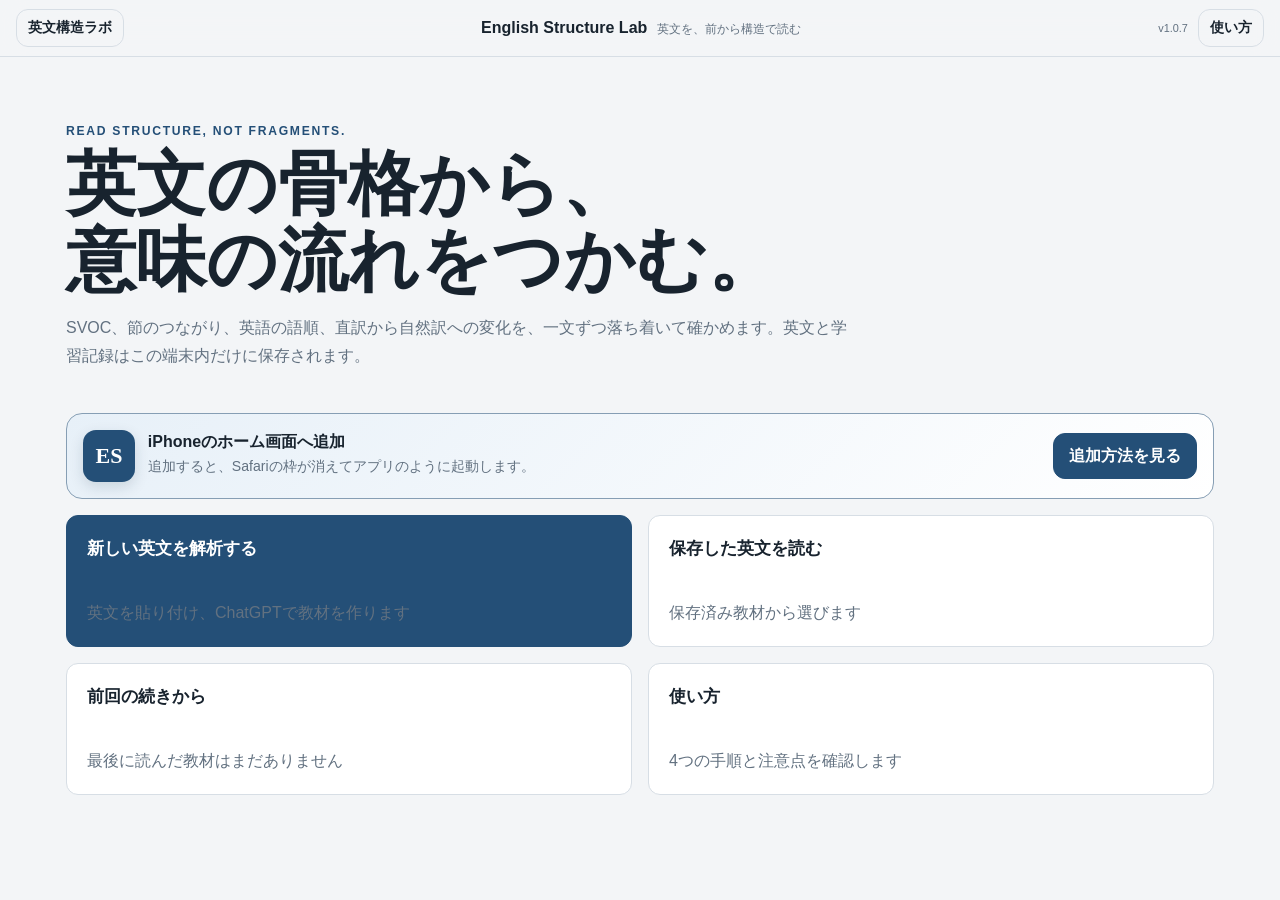
==== commit 29658945: "Improve analysis result recovery diagnostics" ====
--- a/index.html
+++ b/index.html
@@ -152,6 +152,11 @@
         font-size: 0.72rem;
         color: var(--muted);
       }
+      .appVersion {
+        font-size: 0.68rem;
+        color: var(--muted);
+        white-space: nowrap;
+      }
       .shell {
         width: min(1180px, 100%);
         margin: auto;
@@ -669,7 +674,10 @@
         <strong>English Structure Lab</strong
         ><span>英文を、前から構造で読む</span>
       </div>
-      <button class="ghost small" data-go="help">使い方</button>
+      <div class="row">
+        <span class="appVersion" aria-label="アプリの版">v1.0.7</span>
+        <button class="ghost small" data-go="help">使い方</button>
+      </div>
     </header>
     <main class="shell" id="main">
       <section class="view" id="view-home">
@@ -1061,7 +1069,7 @@
             escaped = false;
           for (let i = 0; i < text.length; i++) {
             const char = text[i];
-            if (!inString && /[“”＂]/.test(char)) {
+            if (!inString && /[“”„‟＂]/.test(char)) {
               result += '"';
               inString = true;
               continue;
@@ -1082,7 +1090,7 @@
                 inString = false;
                 continue;
               }
-              if (/[”＂]/.test(char)) {
+              if (/[“”„‟＂]/.test(char)) {
                 const next = text.slice(i + 1).match(/\S/)?.[0];
                 if (!next || /[:,}\]]/.test(next)) {
                   result += '"';
@@ -1097,6 +1105,8 @@
         }
         function jsonCandidates(text) {
           const candidates = [text];
+          const repaired = repairJsonQuotes(text);
+          if (!candidates.includes(repaired)) candidates.push(repaired);
           // ChatGPTの返答がスマート引用符だけで囲まれている場合は、まず
           // すべてをJSON標準の半角引用符へ戻す。引用符の左右が途中で
           // 入れ替わっていても、この経路なら読み取れる。
@@ -1105,9 +1115,17 @@
             .replace(/[“”„‟＂]/g, '"')
             .replace(/\u00a0/g, " ");
           if (normalized !== text) candidates.push(normalized);
-          const repaired = repairJsonQuotes(text);
-          if (!candidates.includes(repaired)) candidates.push(repaired);
-          return candidates;
+          const expanded = [];
+          for (const candidate of candidates) {
+            expanded.push(candidate);
+            const withoutTrailingCommas = candidate.replace(
+              /,\s*([}\]])/g,
+              "$1",
+            );
+            if (!expanded.includes(withoutTrailingCommas))
+              expanded.push(withoutTrailingCommas);
+          }
+          return expanded;
         }
         function parseJsonCandidate(text) {
           for (const candidate of jsonCandidates(text)) {
@@ -1153,8 +1171,18 @@
               }
             }
           }
+          const open = (c.match(/{/g) || []).length,
+            close = (c.match(/}/g) || []).length;
+          if (!c.trim().startsWith("{"))
+            throw Error(
+              "返答の先頭に教材データが見つかりません。ChatGPTの返答内の「{」から貼り付けてください。",
+            );
+          if (open > close)
+            throw Error(
+              `返答の末尾が途中で切れています（閉じ記号が${open - close}個不足）。ChatGPTの返答末尾までコピーしてください。`,
+            );
           throw Error(
-            "解析結果の形を読み取れません。返答が途中で切れていないか確認してください。",
+            "内容の一部に読み取れない記号があります。画面に v1.0.7 と表示されていることを確認してください。",
           );
         }
         function wordSet(v) {
@@ -2376,7 +2404,7 @@
           location.protocol.startsWith("http")
         )
           navigator.serviceWorker
-            .register("./service-worker.js")
+            .register("./service-worker.js?v=7", { updateViaCache: "none" })
             .catch(() => {});
       })();
     </script>
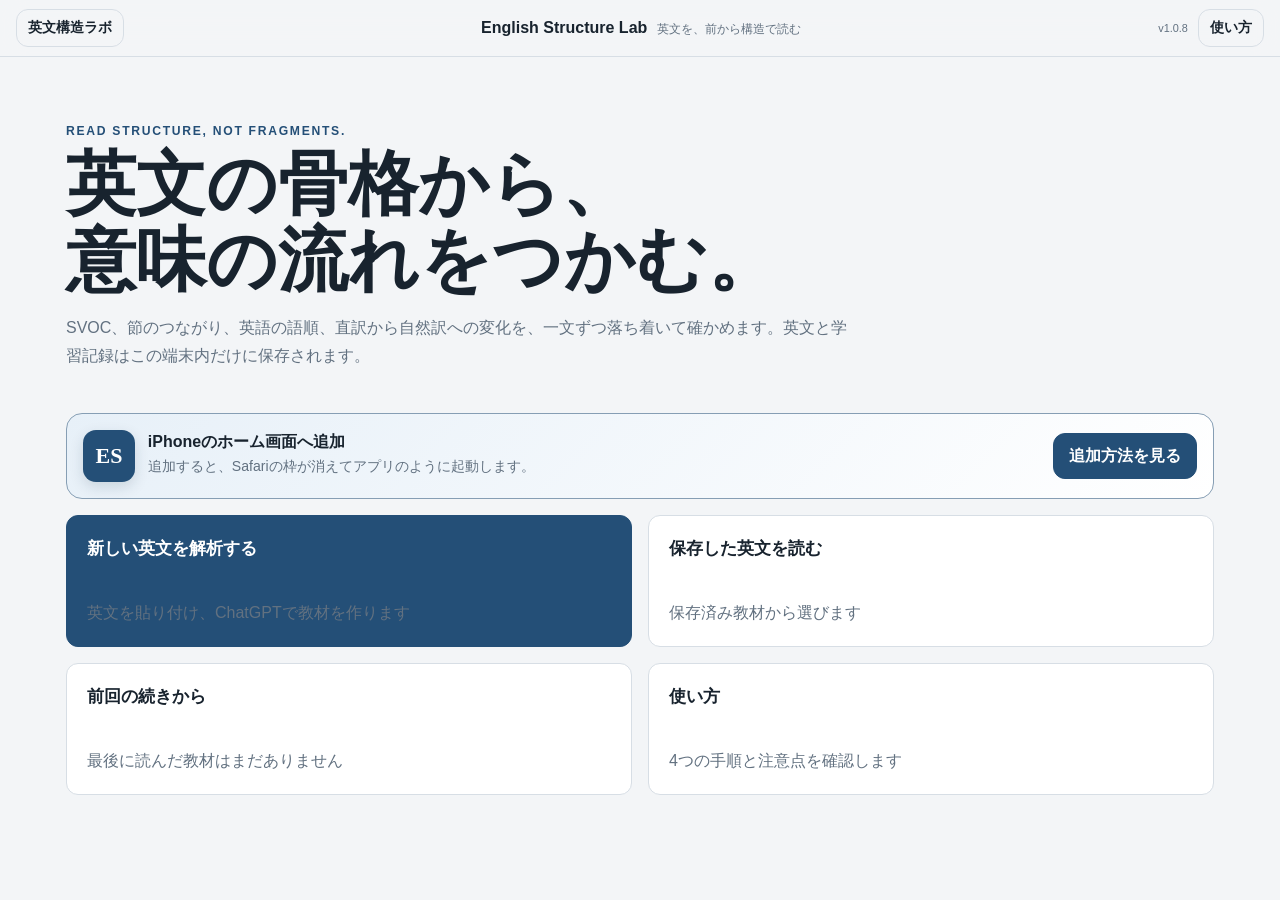
==== commit 307e5765: "Make ChatGPT result copying unambiguous" ====
--- a/index.html
+++ b/index.html
@@ -675,7 +675,7 @@
         ><span>英文を、前から構造で読む</span>
       </div>
       <div class="row">
-        <span class="appVersion" aria-label="アプリの版">v1.0.7</span>
+        <span class="appVersion" aria-label="アプリの版">v1.0.8</span>
         <button class="ghost small" data-go="help">使い方</button>
       </div>
     </header>
@@ -768,6 +768,7 @@
               id="result"
               placeholder="ここへ貼り付けてください。前後の説明や ``` があっても探します。"
             ></textarea>
+            <div class="meta" id="resultCount">まだ貼り付けられていません</div>
           </div>
           <div class="notice" id="importNotice" hidden role="status"></div>
           <div class="row">
@@ -1182,7 +1183,7 @@
               `返答の末尾が途中で切れています（閉じ記号が${open - close}個不足）。ChatGPTの返答末尾までコピーしてください。`,
             );
           throw Error(
-            "内容の一部に読み取れない記号があります。画面に v1.0.7 と表示されていることを確認してください。",
+            "内容の一部に読み取れない記号があります。画面に v1.0.8 と表示されていることを確認してください。",
           );
         }
         function wordSet(v) {
@@ -1833,7 +1834,9 @@
         function promptFor(text) {
           const quoteRule =
             '【JSONの引用符】キーと文字列を囲む引用符には、必ず半角の直線ダブルクォート "（U+0022）だけを使ってください。装飾付き引用符 “ ” と全角引用符 ＂ は絶対に使わないでください。';
-          return `${quoteRule}\n\n${promptForBase(text)}`;
+          const copyRule =
+            "【最終出力形式・最優先】有効なJSONオブジェクトを1つだけ、必ずjsonコードブロック内に入れて返してください。コードブロックの前後に説明文を書かないでください。これは上記のコードフェンス禁止より優先します。";
+          return `${promptForBase(text)}\n\n${quoteRule}\n\n${copyRule}`;
         }
         function sampleData() {
           let t =
@@ -2190,10 +2193,17 @@
         $("#paste").onclick = async () => {
           try {
             $("#result").value = await navigator.clipboard.readText();
+            $("#result").dispatchEvent(new Event("input"));
             msg("貼り付けました");
           } catch {
             msg("入力欄を長押しして「ペースト」を選んでください");
           }
+        };
+        $("#result").oninput = (e) => {
+          const length = e.target.value.length;
+          $("#resultCount").textContent = length
+            ? `貼り付け済み：${length.toLocaleString()}文字`
+            : "まだ貼り付けられていません";
         };
         $("#check").onclick = () => {
           let n = $("#importNotice");
@@ -2404,7 +2414,7 @@
           location.protocol.startsWith("http")
         )
           navigator.serviceWorker
-            .register("./service-worker.js?v=7", { updateViaCache: "none" })
+            .register("./service-worker.js?v=8", { updateViaCache: "none" })
             .catch(() => {});
       })();
     </script>
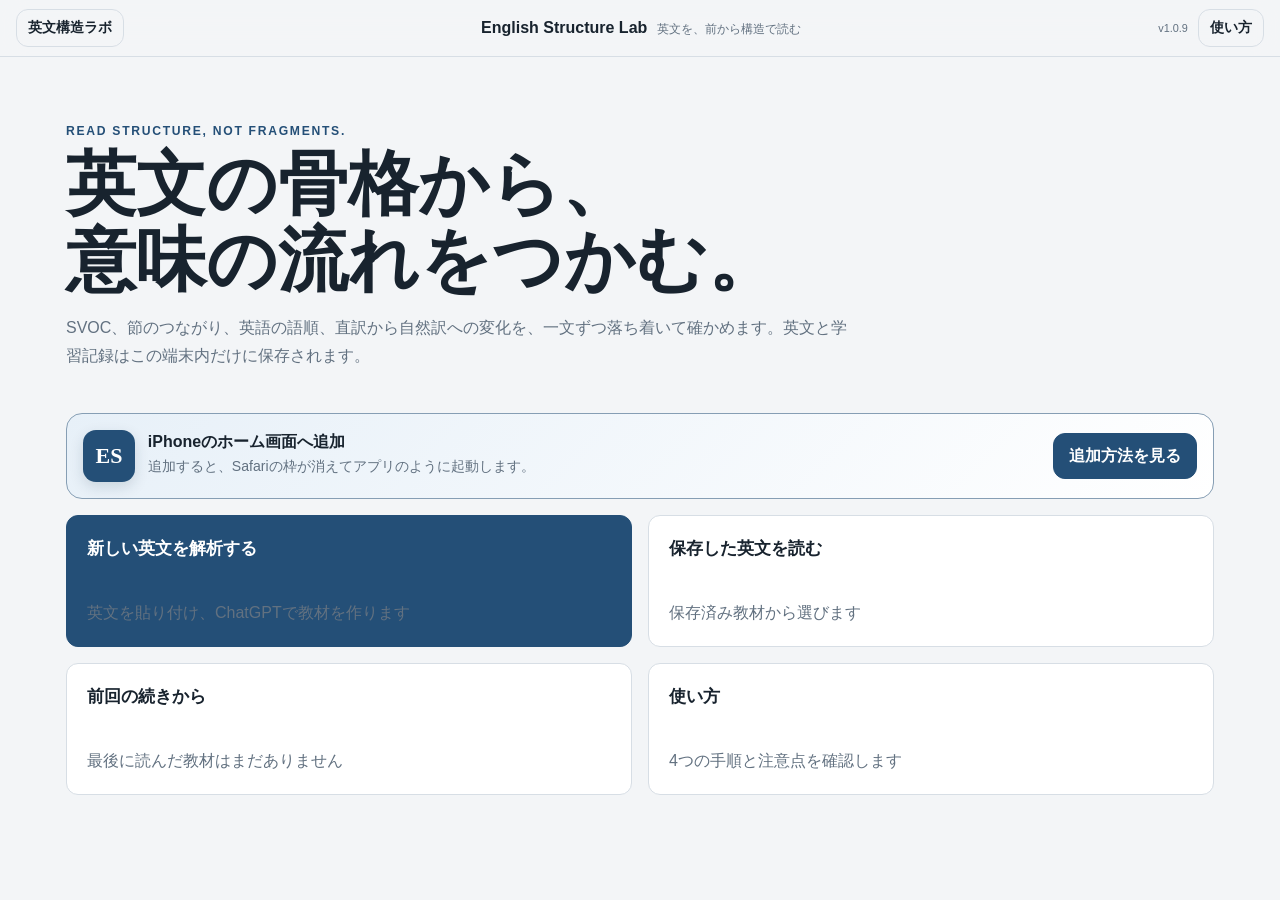
==== commit 9afd153a: "Unify app entry points and parser version" ====
--- a/index.html
+++ b/index.html
@@ -675,7 +675,7 @@
         ><span>英文を、前から構造で読む</span>
       </div>
       <div class="row">
-        <span class="appVersion" aria-label="アプリの版">v1.0.8</span>
+        <span class="appVersion" aria-label="アプリの版">v1.0.9</span>
         <button class="ghost small" data-go="help">使い方</button>
       </div>
     </header>
@@ -1183,7 +1183,7 @@
               `返答の末尾が途中で切れています（閉じ記号が${open - close}個不足）。ChatGPTの返答末尾までコピーしてください。`,
             );
           throw Error(
-            "内容の一部に読み取れない記号があります。画面に v1.0.8 と表示されていることを確認してください。",
+            "内容の一部に読み取れない記号があります。画面に v1.0.9 と表示されていることを確認してください。",
           );
         }
         function wordSet(v) {
@@ -2414,7 +2414,7 @@
           location.protocol.startsWith("http")
         )
           navigator.serviceWorker
-            .register("./service-worker.js?v=8", { updateViaCache: "none" })
+            .register("./service-worker.js?v=9", { updateViaCache: "none" })
             .catch(() => {});
       })();
     </script>
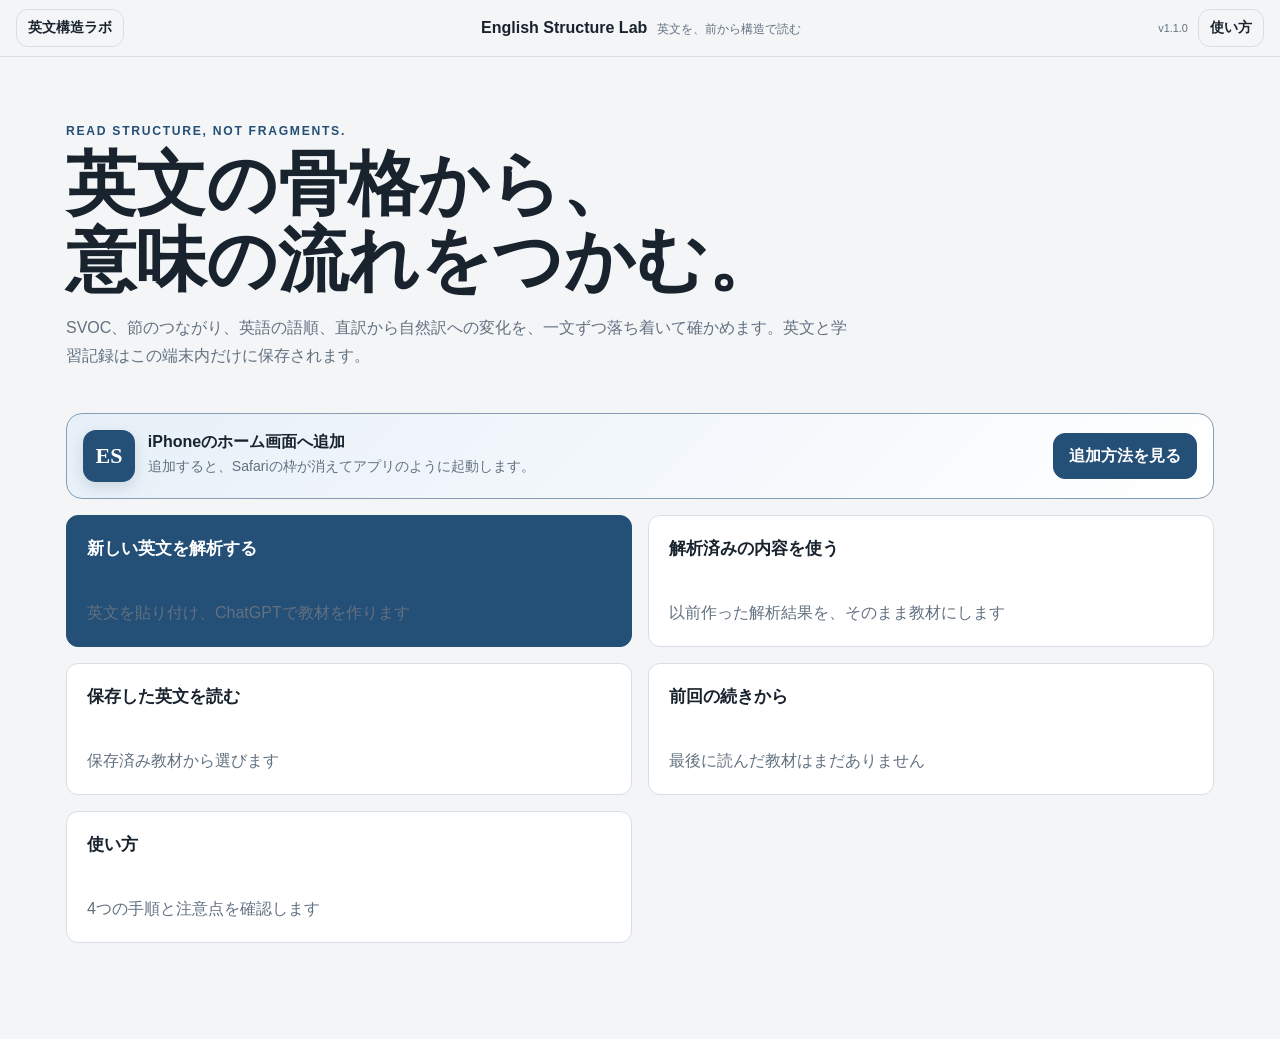
==== commit 69069345: "Add direct import for existing analyses" ====
--- a/index.html
+++ b/index.html
@@ -675,7 +675,7 @@
         ><span>英文を、前から構造で読む</span>
       </div>
       <div class="row">
-        <span class="appVersion" aria-label="アプリの版">v1.0.9</span>
+        <span class="appVersion" aria-label="アプリの版">v1.1.0</span>
         <button class="ghost small" data-go="help">使い方</button>
       </div>
     </header>
@@ -700,6 +700,9 @@
           <button class="homeAction primary" data-go="input">
             <b>新しい英文を解析する</b
             ><span>英文を貼り付け、ChatGPTで教材を作ります</span></button
+          ><button class="homeAction" id="useAnalyzed">
+            <b>解析済みの内容を使う</b
+            ><span>以前作った解析結果を、そのまま教材にします</span></button
           ><button class="homeAction" data-go="library">
             <b>保存した英文を読む</b
             ><span>保存済み教材から選びます</span></button
@@ -983,6 +986,7 @@
           index: 0,
           layer: "svoc",
           batch: null,
+          importMode: "batch",
           prefs: { mode: "standard", font: 24, line: 1.85, theme: "auto" },
         };
         const str = (v) => (v == null ? "" : String(v)),
@@ -1770,6 +1774,13 @@
             button = $("#nextBatchCopy"),
             batch = st.batch,
             unit = currentBatchUnit();
+          if (st.importMode === "existing") {
+            panel.hidden = false;
+            panel.textContent =
+              "以前作った解析結果を、そのまま貼り付けてください。元の英文の再入力や再解析は必要ありません。";
+            button.hidden = true;
+            return;
+          }
           if (!batch?.units?.length) {
             panel.hidden = true;
             button.hidden = true;
@@ -2128,6 +2139,13 @@
         }
         $$("[data-go]").forEach((b) => (b.onclick = () => go(b.dataset.go)));
         $("#continue").onclick = () => go("study");
+        $("#useAnalyzed").onclick = () => {
+          st.importMode = "existing";
+          $("#result").value = "";
+          $("#result").dispatchEvent(new Event("input"));
+          $("#title").value = "";
+          go("import");
+        };
         $("#sample").onclick = openSample;
         $("#source").oninput = (e) => {
           if (e.target.value.length > 250000)
@@ -2153,6 +2171,7 @@
         $("#copy").onclick = async () => {
           let t = $("#source").value.trim();
           if (!t) return msg("先に英文を入れてください");
+          st.importMode = "batch";
           const hasProgress = st.batch?.units?.some(
             (unit) => unit.status === "done",
           );
@@ -2210,9 +2229,13 @@
           n.hidden = false;
           n.className = "notice";
           try {
-            const unit = currentBatchUnit();
+            const existing = st.importMode === "existing",
+              unit = existing ? null : currentBatchUnit();
             let d = extract($("#result").value),
-              v = validate(d, unit?.text || $("#source").value);
+              v = validate(
+                d,
+                existing ? "" : unit?.text || $("#source").value,
+              );
             if (!v.ok) {
               n.classList.add("error");
               n.textContent = "読み込めません。" + v.errors.join(" ");
@@ -2256,6 +2279,7 @@
             }
             if (put(d, $("#title").value.trim() || d.title)) {
               n.textContent = "内容を確認できました。学習を始めます。";
+              st.importMode = "batch";
               setTimeout(() => go("study"), 300);
             }
           } catch (e) {
@@ -2414,7 +2438,7 @@
           location.protocol.startsWith("http")
         )
           navigator.serviceWorker
-            .register("./service-worker.js?v=9", { updateViaCache: "none" })
+            .register("./service-worker.js?v=10", { updateViaCache: "none" })
             .catch(() => {});
       })();
     </script>
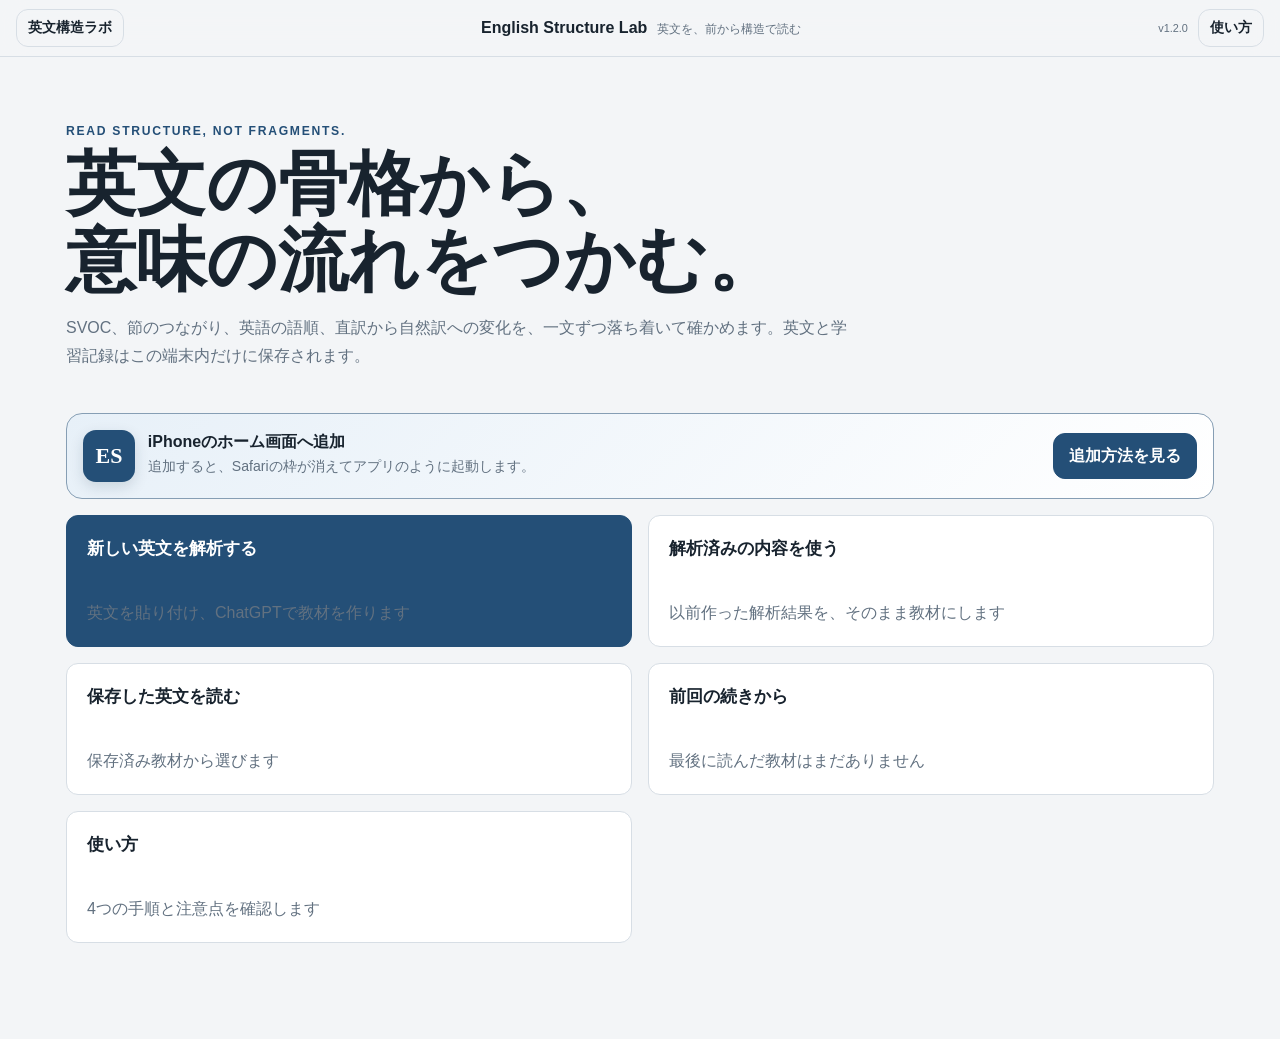
==== commit ce0fb702: "Add natural English sentence playback" ====
--- a/index.html
+++ b/index.html
@@ -369,6 +369,21 @@
         line-height: var(--lh);
         overflow-wrap: anywhere;
       }
+      .speechControls {
+        display: flex;
+        align-items: center;
+        gap: 0.45rem;
+        flex-wrap: wrap;
+        margin: 0.8rem 0 0.25rem;
+      }
+      .speechControls select {
+        min-height: 42px;
+        max-width: min(100%, 230px);
+        border: 1px solid var(--line);
+        border-radius: 10px;
+        background: var(--card);
+        padding: 0.45rem;
+      }
       .pattern {
         font-weight: 800;
         color: var(--brand);
@@ -675,7 +690,7 @@
         ><span>英文を、前から構造で読む</span>
       </div>
       <div class="row">
-        <span class="appVersion" aria-label="アプリの版">v1.1.0</span>
+        <span class="appVersion" aria-label="アプリの版">v1.2.0</span>
         <button class="ghost small" data-go="help">使い方</button>
       </div>
     </header>
@@ -826,6 +841,22 @@
               ><button class="small" id="settings">表示設定</button>
             </div>
             <div class="sentence" id="sentence" lang="en"></div>
+            <div class="speechControls" aria-label="英文の読み上げ">
+              <button class="small primary" id="speakSentence">
+                英文を読み上げる
+              </button>
+              <button class="small" id="stopSpeech" hidden>停止</button>
+              <label class="meta" for="speechRate">速さ</label>
+              <select id="speechRate" aria-label="読み上げ速度">
+                <option value="0.82">少しゆっくり</option>
+                <option value="0.94" selected>自然な速さ</option>
+                <option value="1.06">少し速く</option>
+              </select>
+              <select id="speechVoice" aria-label="英語音声">
+                <option value="">自然な英語音声（自動）</option>
+              </select>
+              <span class="meta" id="speechStatus" role="status"></span>
+            </div>
             <div class="layers">
               <button class="small" data-layer="svoc">SVOC</button
               ><button class="small" data-layer="phrases">語句</button
@@ -987,7 +1018,14 @@
           layer: "svoc",
           batch: null,
           importMode: "batch",
-          prefs: { mode: "standard", font: 24, line: 1.85, theme: "auto" },
+          prefs: {
+            mode: "standard",
+            font: 24,
+            line: 1.85,
+            theme: "auto",
+            speechRate: 0.94,
+            speechVoice: "",
+          },
         };
         const str = (v) => (v == null ? "" : String(v)),
           norm = (v) => str(v).normalize("NFKC").replace(/\s+/g, " ").trim(),
@@ -1022,6 +1060,7 @@
           return st.materials.find((x) => x.id === st.id);
         }
         function go(n) {
+          if (n !== "study") stopSpeaking();
           if (n === "study" && !current()) {
             msg("先に教材を選んでください");
             n = "library";
@@ -1047,6 +1086,7 @@
           $("#font").value = st.prefs.font;
           $("#line").value = st.prefs.line;
           $("#theme").value = st.prefs.theme;
+          $("#speechRate").value = str(st.prefs.speechRate || 0.94);
         }
         function cont() {
           let m = current();
@@ -1406,6 +1446,7 @@
           p.append(li);
         }
         function renderStudy() {
+          stopSpeaking();
           let m = current(),
             ss = m?.data.sentences;
           if (!ss?.length) return;
@@ -1589,6 +1630,84 @@
           );
           save(K.l, { id: m.id, index: st.index });
           cont();
+        }
+        function englishVoices() {
+          if (!("speechSynthesis" in window)) return [];
+          return speechSynthesis
+            .getVoices()
+            .filter((voice) => /^en(?:-|_)/i.test(voice.lang));
+        }
+        function voiceScore(voice) {
+          const name = voice.name.toLowerCase();
+          let score = voice.localService ? 20 : 0;
+          if (/siri|premium|enhanced|natural/.test(name)) score += 100;
+          if (/samantha|ava|allison|serena|daniel|karen|moira/.test(name))
+            score += 45;
+          if (/en-us/i.test(voice.lang)) score += 12;
+          if (/compact|novelty|bells|whisper|organ/.test(name)) score -= 80;
+          return score;
+        }
+        function bestEnglishVoice() {
+          const voices = englishVoices();
+          const chosen = voices.find(
+            (voice) => voice.voiceURI === st.prefs.speechVoice,
+          );
+          return (
+            chosen ||
+            [...voices].sort((a, b) => voiceScore(b) - voiceScore(a))[0] ||
+            null
+          );
+        }
+        function updateVoiceList() {
+          const select = $("#speechVoice"),
+            voices = englishVoices(),
+            previous = st.prefs.speechVoice || "";
+          select.replaceChildren(new Option("自然な英語音声（自動）", ""));
+          voices
+            .sort((a, b) => voiceScore(b) - voiceScore(a))
+            .forEach((voice) =>
+              select.append(
+                new Option(`${voice.name}（${voice.lang.replace("_", "-")}）`, voice.voiceURI),
+              ),
+            );
+          select.value = voices.some((voice) => voice.voiceURI === previous)
+            ? previous
+            : "";
+        }
+        function stopSpeaking() {
+          if ("speechSynthesis" in window) speechSynthesis.cancel();
+          const play = $("#speakSentence"),
+            stop = $("#stopSpeech"),
+            status = $("#speechStatus");
+          if (play) play.textContent = "英文を読み上げる";
+          if (stop) stop.hidden = true;
+          if (status) status.textContent = "";
+        }
+        function speakCurrentSentence() {
+          if (!("speechSynthesis" in window) || !("SpeechSynthesisUtterance" in window)) {
+            msg("このブラウザでは読み上げを利用できません");
+            return;
+          }
+          const material = current(),
+            sentence = material?.data?.sentences?.[st.index];
+          if (!sentence?.text) return;
+          speechSynthesis.cancel();
+          const utterance = new SpeechSynthesisUtterance(sentence.text),
+            voice = bestEnglishVoice();
+          utterance.lang = voice?.lang || "en-US";
+          if (voice) utterance.voice = voice;
+          utterance.rate = Number(st.prefs.speechRate) || 0.94;
+          utterance.pitch = 1;
+          utterance.volume = 1;
+          utterance.onstart = () => {
+            $("#speakSentence").textContent = "もう一度読む";
+            $("#stopSpeech").hidden = false;
+            $("#speechStatus").textContent = voice
+              ? `${voice.name}で再生中`
+              : "英語音声で再生中";
+          };
+          utterance.onend = utterance.onerror = () => stopSpeaking();
+          speechSynthesis.speak(utterance);
         }
         function fileSafe(s) {
           return (
@@ -2301,6 +2420,20 @@
             scrollTo({ top: 0 });
           }
         };
+        $("#speakSentence").onclick = speakCurrentSentence;
+        $("#stopSpeech").onclick = stopSpeaking;
+        $("#speechRate").onchange = (e) => {
+          st.prefs.speechRate = Number(e.target.value);
+          save(K.p, st.prefs);
+          if ("speechSynthesis" in window && speechSynthesis.speaking)
+            speakCurrentSentence();
+        };
+        $("#speechVoice").onchange = (e) => {
+          st.prefs.speechVoice = e.target.value;
+          save(K.p, st.prefs);
+          if ("speechSynthesis" in window && speechSynthesis.speaking)
+            speakCurrentSentence();
+        };
         $$("[data-layer]").forEach(
           (b) =>
             (b.onclick = () => {
@@ -2396,6 +2529,9 @@
           st.index = +last.index || 0;
         }
         prefs();
+        updateVoiceList();
+        if ("speechSynthesis" in window)
+          speechSynthesis.addEventListener?.("voiceschanged", updateVoiceList);
         cont();
         let draft = load(K.d, "");
         if (typeof draft === "string") {
@@ -2438,7 +2574,7 @@
           location.protocol.startsWith("http")
         )
           navigator.serviceWorker
-            .register("./service-worker.js?v=10", { updateViaCache: "none" })
+            .register("./service-worker.js?v=12", { updateViaCache: "none" })
             .catch(() => {});
       })();
     </script>
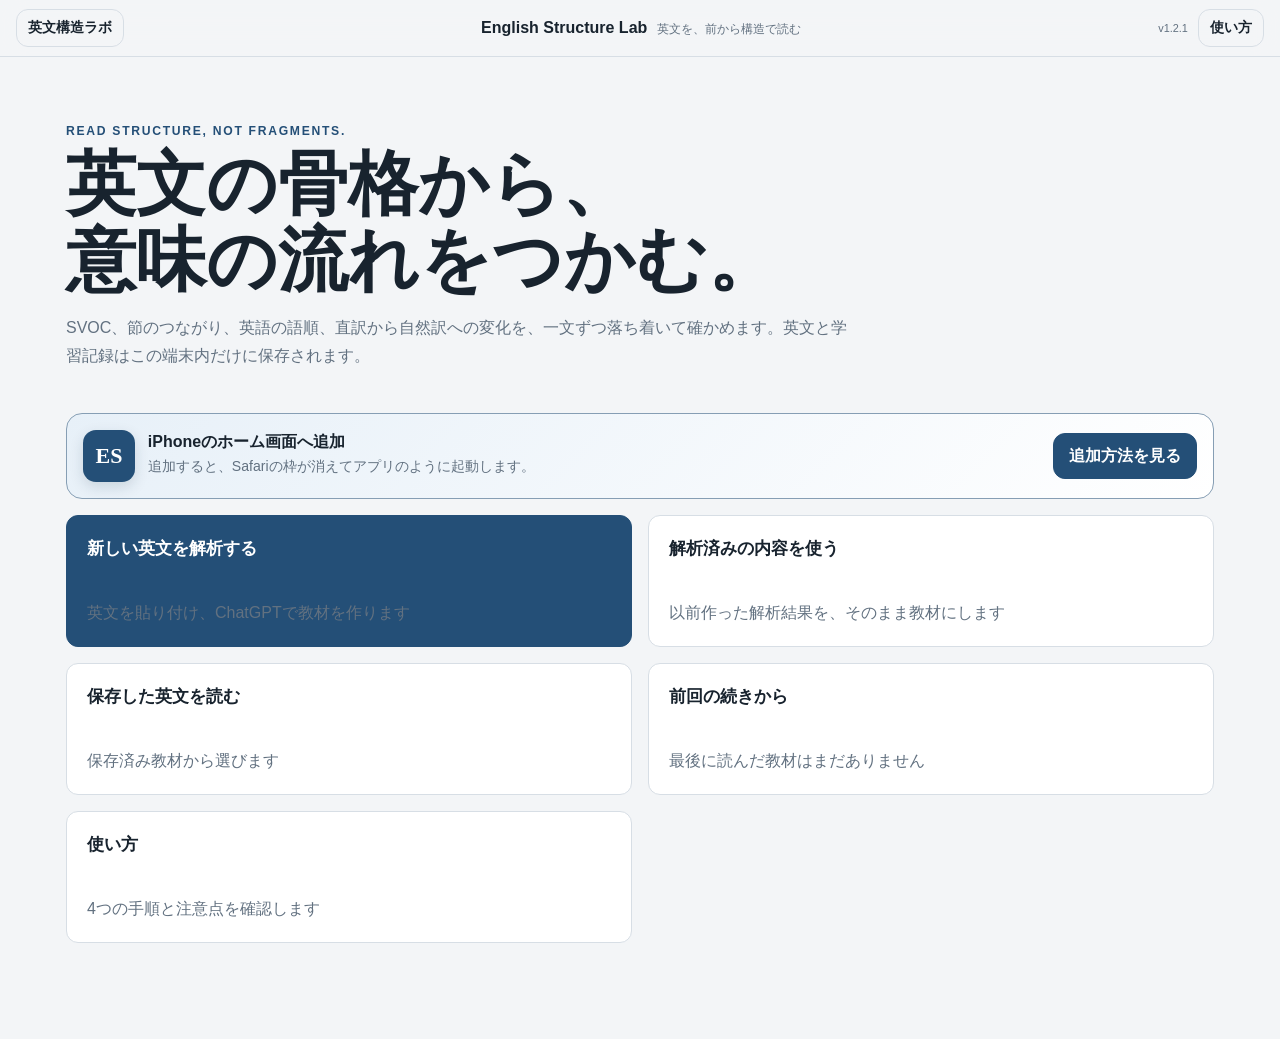
==== commit 30df266f: "Add quiet previous and next sentence context" ====
--- a/index.html
+++ b/index.html
@@ -384,6 +384,29 @@
         background: var(--card);
         padding: 0.45rem;
       }
+      .contextPanel {
+        display: grid;
+        gap: 0.55rem;
+        margin-top: 0.75rem;
+        padding: 0.8rem;
+        border: 1px solid var(--line);
+        border-radius: 12px;
+        background: var(--bg);
+        line-height: 1.65;
+      }
+      .contextPanel[hidden] {
+        display: none;
+      }
+      .contextLine {
+        color: var(--muted);
+        font-family: Georgia, "Times New Roman", serif;
+      }
+      .contextLine.current {
+        color: var(--ink);
+        border-left: 4px solid var(--brand);
+        padding-left: 0.65rem;
+        font-weight: 700;
+      }
       .pattern {
         font-weight: 800;
         color: var(--brand);
@@ -690,7 +713,7 @@
         ><span>英文を、前から構造で読む</span>
       </div>
       <div class="row">
-        <span class="appVersion" aria-label="アプリの版">v1.2.0</span>
+        <span class="appVersion" aria-label="アプリの版">v1.2.1</span>
         <button class="ghost small" data-go="help">使い方</button>
       </div>
     </header>
@@ -857,6 +880,15 @@
               </select>
               <span class="meta" id="speechStatus" role="status"></span>
             </div>
+            <button
+              class="small ghost"
+              id="contextToggle"
+              aria-expanded="false"
+              aria-controls="contextPanel"
+            >
+              前後の文脈を見る
+            </button>
+            <div class="contextPanel" id="contextPanel" hidden></div>
             <div class="layers">
               <button class="small" data-layer="svoc">SVOC</button
               ><button class="small" data-layer="phrases">語句</button
@@ -1459,6 +1491,7 @@
             ? `文型 ${s.pattern}`
             : "文の構造";
           $("#sentence").textContent = s.text;
+          renderSentenceContext(m, s);
           $("#prev").disabled = !st.index;
           $("#next").disabled = st.index === ss.length - 1;
           layer(s);
@@ -1630,6 +1663,35 @@
           );
           save(K.l, { id: m.id, index: st.index });
           cont();
+        }
+        function renderSentenceContext(material, sentence) {
+          const panel = $("#contextPanel"),
+            toggle = $("#contextToggle"),
+            sentences = material.data.sentences,
+            before = sentences[st.index - 1],
+            after = sentences[st.index + 1];
+          panel.replaceChildren();
+          [
+            before && { label: "前の文", text: before.text, current: false },
+            { label: "現在の文", text: sentence.text, current: true },
+            after && { label: "次の文", text: after.text, current: false },
+          ]
+            .filter(Boolean)
+            .forEach((item) => {
+              const line = document.createElement("div"),
+                label = document.createElement("small"),
+                text = document.createElement("div");
+              line.className = `contextLine${item.current ? " current" : ""}`;
+              label.textContent = item.label;
+              text.lang = "en";
+              text.textContent = item.text;
+              line.append(label, text);
+              panel.append(line);
+            });
+          panel.hidden = true;
+          toggle.setAttribute("aria-expanded", "false");
+          toggle.textContent = "前後の文脈を見る";
+          toggle.hidden = sentences.length < 2;
         }
         function englishVoices() {
           if (!("speechSynthesis" in window)) return [];
@@ -2422,6 +2484,15 @@
         };
         $("#speakSentence").onclick = speakCurrentSentence;
         $("#stopSpeech").onclick = stopSpeaking;
+        $("#contextToggle").onclick = () => {
+          const panel = $("#contextPanel"),
+            open = panel.hidden;
+          panel.hidden = !open;
+          $("#contextToggle").setAttribute("aria-expanded", str(open));
+          $("#contextToggle").textContent = open
+            ? "前後の文脈を閉じる"
+            : "前後の文脈を見る";
+        };
         $("#speechRate").onchange = (e) => {
           st.prefs.speechRate = Number(e.target.value);
           save(K.p, st.prefs);
@@ -2574,7 +2645,7 @@
           location.protocol.startsWith("http")
         )
           navigator.serviceWorker
-            .register("./service-worker.js?v=12", { updateViaCache: "none" })
+            .register("./service-worker.js?v=13", { updateViaCache: "none" })
             .catch(() => {});
       })();
     </script>
